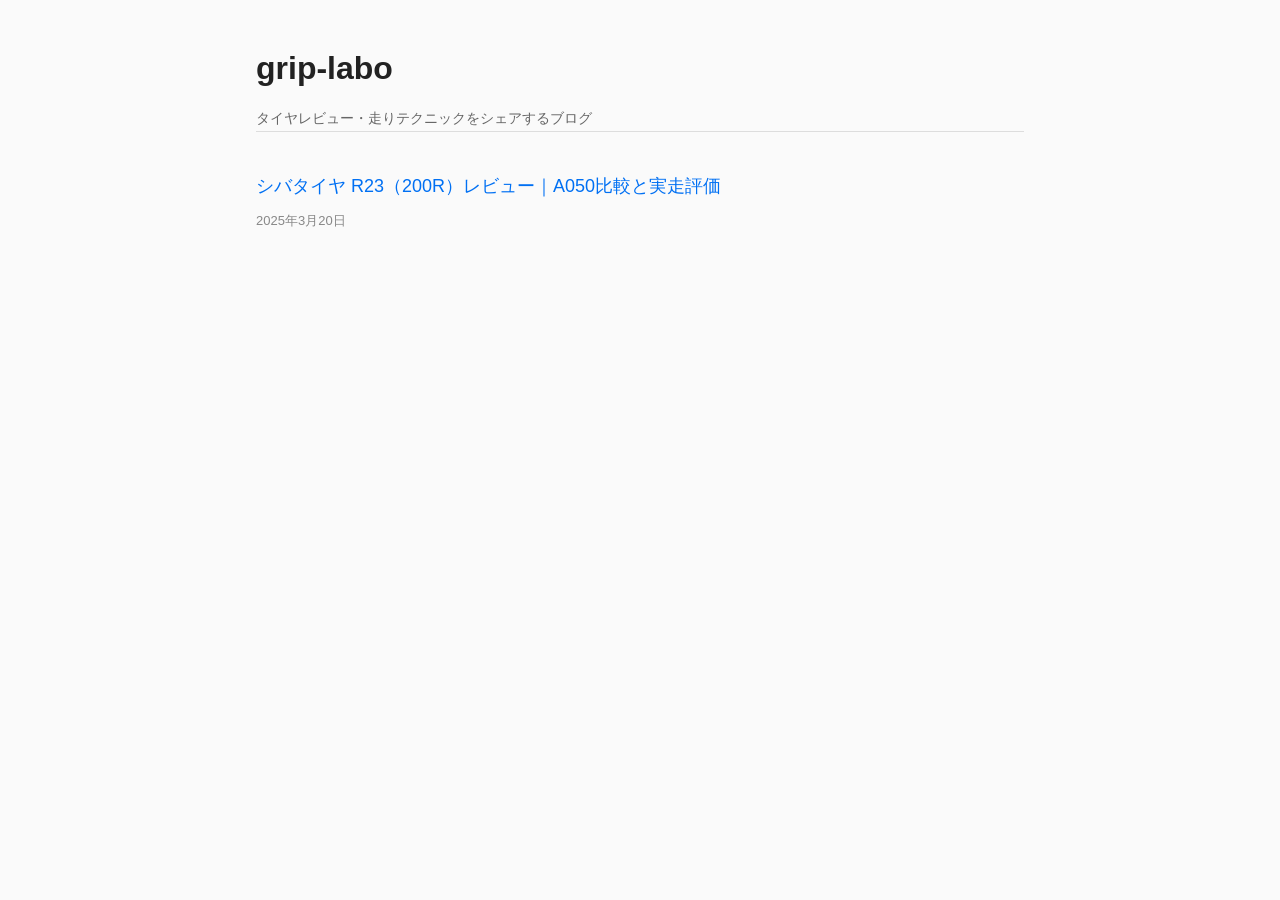
==== index.html @ 20309e44 "update design" ====
<!DOCTYPE html>
<html lang="ja">
<head>
  <meta charset="UTF-8">
  <meta name="viewport" content="width=device-width, initial-scale=1.0">
  <title>grip-labo | タイヤレビューブログ</title>
  <meta name="description" content="S2000やスポーツカーのサーキット走行でのタイヤ選びや実走レビューを掲載しています。">
  <link rel="stylesheet" href="styles.css">
</head>
<body>

<div class="container">
  <header>
    <h1 class="site-title">grip-labo</h1>
    <p class="site-description">タイヤレビュー・走りテクニックをシェアするブログ</p>
  </header>

  <main>
    <ul class="article-list">
      <li class="article-item">
        <a href="shibatire-r23-200r.html" class="article-link">
          シバタイヤ R23（200R）レビュー｜A050比較と実走評価
        </a>
        <div class="article-meta">2025年3月20日</div>
      </li>
    </ul>
  </main>
</div>

</body>
</html>
---- styles.css ----
/* グローバルスタイル */
* {
  margin: 0;
  padding: 0;
  box-sizing: border-box;
}

html {
  font-size: 16px;
}

body {
  font-family: -apple-system, BlinkMacSystemFont, "Segoe UI", "Helvetica Neue", Arial, sans-serif;
  background-color: #fafafa;
  color: #333;
  line-height: 1.8;
}

/* コンテナ */
.container {
  max-width: 800px;
  margin: 0 auto;
  padding: 40px 16px;
}

/* ヘッダー */
header {
  border-bottom: 1px solid #ddd;
  margin-bottom: 40px;
}

.site-title {
  font-size: 32px;
  font-weight: 600;
  margin-bottom: 8px;
  color: #222;
}

.site-description {
  font-size: 14px;
  color: #666;
}

/* リンク */
a {
  color: #0070f3;
  text-decoration: none;
  transition: opacity 0.2s;
}

a:hover {
  opacity: 0.7;
  text-decoration: underline;
}

/* 記事一覧 */
.article-list {
  list-style: none;
}

.article-item {
  margin-bottom: 32px;
  padding-bottom: 24px;
  border-bottom: 1px solid #ddd;
}

.article-item:last-child {
  border-bottom: none;
}

.article-link {
  display: block;
  font-size: 18px;
  font-weight: 500;
  margin-bottom: 8px;
  line-height: 1.6;
}

.article-meta {
  font-size: 13px;
  color: #888;
}

/* 記事ページ */
article {
  background-color: white;
  padding: 40px;
  border-radius: 4px;
}

.article-header {
  margin-bottom: 40px;
  padding-bottom: 24px;
  border-bottom: 1px solid #ddd;
}

.article-title {
  font-size: 28px;
  font-weight: 600;
  margin-bottom: 16px;
  line-height: 1.5;
}

.article-meta-info {
  font-size: 13px;
  color: #888;
}

.article-content {
  font-size: 16px;
}

.article-content h2 {
  font-size: 22px;
  font-weight: 600;
  margin-top: 40px;
  margin-bottom: 16px;
  padding-left: 12px;
  border-left: 4px solid #0070f3;
  color: #222;
}

.article-content h3 {
  font-size: 16px;
  font-weight: 600;
  margin-top: 24px;
  margin-bottom: 12px;
  color: #333;
}

.article-content p {
  margin-bottom: 16px;
}

.article-content strong {
  font-weight: 600;
  color: #222;
}

/* フッター */
.article-footer {
  margin-top: 40px;
  padding-top: 24px;
  border-top: 1px solid #ddd;
}

.back-link {
  display: inline-block;
  font-size: 14px;
  padding: 8px 0;
}

/* レスポンシブ */
@media (max-width: 600px) {
  .container {
    padding: 24px 16px;
  }

  article {
    padding: 24px 16px;
  }

  .article-title {
    font-size: 22px;
  }

  .article-link {
    font-size: 16px;
  }

  .article-content h2 {
    font-size: 19px;
    margin-top: 32px;
  }
}
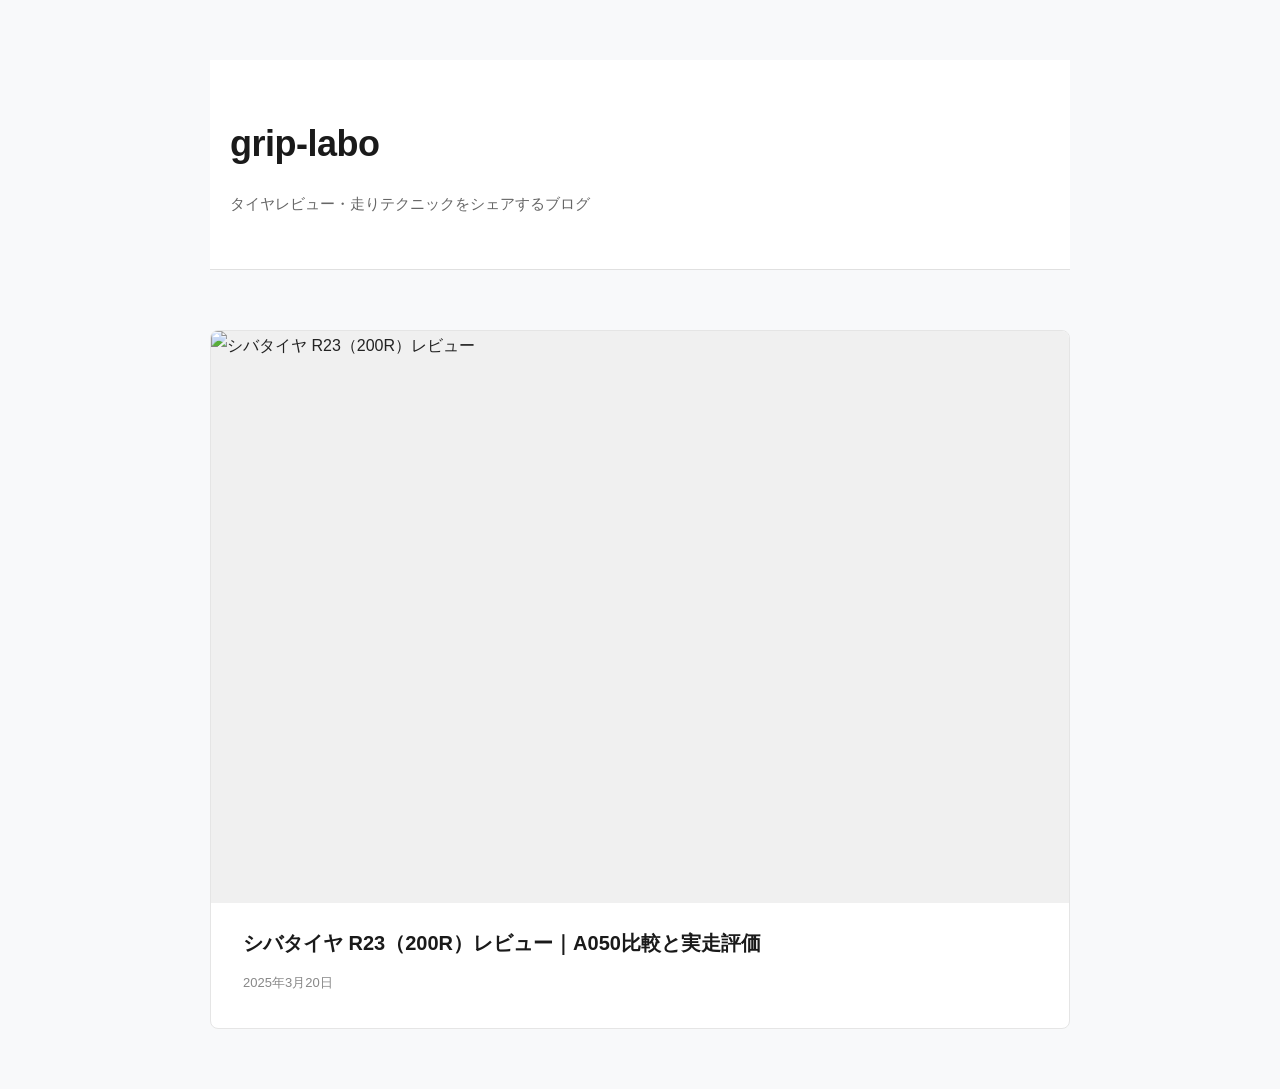
==== commit b08a8141: "update site" ====
--- a/index.html
+++ b/index.html
@@ -18,6 +18,9 @@
   <main>
     <ul class="article-list">
       <li class="article-item">
+        <div class="article-thumbnail">
+          <img src="https://via.placeholder.com/600x400?text=Shibatire+R23+200R" alt="シバタイヤ R23（200R）レビュー">
+        </div>
         <a href="shibatire-r23-200r.html" class="article-link">
           シバタイヤ R23（200R）レビュー｜A050比較と実走評価
         </a>
--- a/styles.css
+++ b/styles.css
@@ -11,165 +11,372 @@
 
 body {
   font-family: -apple-system, BlinkMacSystemFont, "Segoe UI", "Helvetica Neue", Arial, sans-serif;
-  background-color: #fafafa;
-  color: #333;
-  line-height: 1.8;
+  background-color: #f8f9fa;
+  color: #222;
+  line-height: 1.9;
 }
 
 /* コンテナ */
 .container {
-  max-width: 800px;
+  max-width: 900px;
   margin: 0 auto;
-  padding: 40px 16px;
+  padding: 60px 20px;
 }
 
 /* ヘッダー */
 header {
-  border-bottom: 1px solid #ddd;
-  margin-bottom: 40px;
+  background-color: white;
+  border-bottom: 1px solid #e0e0e0;
+  margin-bottom: 60px;
+  padding: 50px 20px;
 }
 
 .site-title {
-  font-size: 32px;
-  font-weight: 600;
-  margin-bottom: 8px;
-  color: #222;
+  font-size: 36px;
+  font-weight: 700;
+  margin-bottom: 12px;
+  color: #1a1a1a;
+  letter-spacing: -0.5px;
 }
 
 .site-description {
-  font-size: 14px;
+  font-size: 15px;
   color: #666;
+  font-weight: 400;
 }
 
 /* リンク */
 a {
-  color: #0070f3;
+  color: #0066cc;
   text-decoration: none;
-  transition: opacity 0.2s;
+  transition: color 0.3s ease, text-decoration 0.3s ease;
 }
 
 a:hover {
-  opacity: 0.7;
+  color: #0050a0;
   text-decoration: underline;
 }
 
 /* 記事一覧 */
 .article-list {
   list-style: none;
+  display: grid;
+  grid-template-columns: 1fr;
+  gap: 24px;
 }
 
 .article-item {
-  margin-bottom: 32px;
-  padding-bottom: 24px;
-  border-bottom: 1px solid #ddd;
-}
-
-.article-item:last-child {
-  border-bottom: none;
+  background-color: white;
+  padding: 32px;
+  border-radius: 8px;
+  border: 1px solid #e5e5e5;
+  transition: transform 0.3s ease, box-shadow 0.3s ease;
+  overflow: hidden;
+}
+
+.article-item:hover {
+  transform: translateY(-4px);
+  box-shadow: 0 8px 24px rgba(0, 0, 0, 0.08);
+}
+
+.article-thumbnail {
+  margin: -32px -32px 24px -32px;
+  overflow: hidden;
+  background-color: #f0f0f0;
+  aspect-ratio: 3 / 2;
+}
+
+.article-thumbnail img {
+  width: 100%;
+  height: 100%;
+  object-fit: cover;
+  display: block;
+  transition: transform 0.3s ease;
+}
+
+.article-item:hover .article-thumbnail img {
+  transform: scale(1.05);
 }
 
 .article-link {
   display: block;
-  font-size: 18px;
-  font-weight: 500;
-  margin-bottom: 8px;
+  font-size: 20px;
+  font-weight: 600;
+  margin-bottom: 12px;
   line-height: 1.6;
+  color: #1a1a1a;
+}
+
+.article-link:hover {
+  color: #0066cc;
 }
 
 .article-meta {
   font-size: 13px;
   color: #888;
+  font-weight: 400;
 }
 
 /* 記事ページ */
 article {
   background-color: white;
-  padding: 40px;
+  padding: 60px;
+  border-radius: 8px;
+  border: 1px solid #e5e5e5;
+}
+
+.article-header {
+  margin-bottom: 48px;
+  padding-bottom: 32px;
+  border-bottom: 2px solid #f0f0f0;
+}
+
+.article-title {
+  font-size: 32px;
+  font-weight: 700;
+  margin-bottom: 20px;
+  line-height: 1.4;
+  color: #1a1a1a;
+}
+
+.article-meta-info {
+  font-size: 14px;
+  color: #999;
+  font-weight: 400;
+}
+
+.article-content {
+  font-size: 17px;
+  line-height: 1.95;
+  color: #333;
+}
+
+.article-content h2 {
+  font-size: 24px;
+  font-weight: 700;
+  margin-top: 48px;
+  margin-bottom: 24px;
+  padding-left: 16px;
+  border-left: 4px solid #0066cc;
+  color: #1a1a1a;
+}
+
+.article-content h3 {
+  font-size: 18px;
+  font-weight: 700;
+  margin-top: 36px;
+  margin-bottom: 20px;
+  padding: 12px 16px;
+  background-color: #f5f7fa;
+  border-left: 4px solid #0066cc;
+  color: #1a1a1a;
+  border-radius: 2px;
+}
+
+.article-content p {
+  margin-bottom: 20px;
+}
+
+.article-content strong {
+  font-weight: 700;
+  color: #0066cc;
+}
+
+/* 結論ボックス */
+.conclusion-box {
+  background-color: #f0f4f8;
+  border-left: 5px solid #0066cc;
+  padding: 24px;
+  margin: 32px 0;
   border-radius: 4px;
-}
-
-.article-header {
-  margin-bottom: 40px;
-  padding-bottom: 24px;
-  border-bottom: 1px solid #ddd;
-}
-
-.article-title {
-  font-size: 28px;
-  font-weight: 600;
-  margin-bottom: 16px;
-  line-height: 1.5;
-}
-
-.article-meta-info {
-  font-size: 13px;
-  color: #888;
-}
-
-.article-content {
-  font-size: 16px;
-}
-
-.article-content h2 {
-  font-size: 22px;
-  font-weight: 600;
-  margin-top: 40px;
+  line-height: 1.9;
+}
+
+.conclusion-box strong {
+  font-weight: 700;
+  color: #1a1a1a;
+}
+
+/* リスト */
+.article-content ul {
+  margin: 24px 0 24px 24px;
+  padding: 0;
+}
+
+.article-content li {
   margin-bottom: 16px;
   padding-left: 12px;
-  border-left: 4px solid #0070f3;
-  color: #222;
-}
-
-.article-content h3 {
-  font-size: 16px;
-  font-weight: 600;
-  margin-top: 24px;
-  margin-bottom: 12px;
+  line-height: 1.85;
   color: #333;
 }
 
-.article-content p {
-  margin-bottom: 16px;
-}
-
-.article-content strong {
-  font-weight: 600;
-  color: #222;
+.article-content li strong {
+  color: #0066cc;
 }
 
 /* フッター */
 .article-footer {
-  margin-top: 40px;
-  padding-top: 24px;
-  border-top: 1px solid #ddd;
+  margin-top: 48px;
+  padding-top: 32px;
+  border-top: 2px solid #f0f0f0;
 }
 
 .back-link {
   display: inline-block;
-  font-size: 14px;
-  padding: 8px 0;
+  font-size: 15px;
+  padding: 12px 0;
+  color: #0066cc;
+  font-weight: 500;
+}
+
+.back-link:hover {
+  color: #0050a0;
 }
 
 /* レスポンシブ */
-@media (max-width: 600px) {
+@media (max-width: 768px) {
   .container {
-    padding: 24px 16px;
+    padding: 40px 16px;
+  }
+
+  header {
+    padding: 40px 16px;
+    margin-bottom: 40px;
+  }
+
+  .site-title {
+    font-size: 28px;
+  }
+
+  article {
+    padding: 32px 20px;
+  }
+
+  .article-header {
+    margin-bottom: 32px;
+    padding-bottom: 24px;
+  }
+
+  .article-title {
+    font-size: 26px;
+    margin-bottom: 16px;
+  }
+
+  .article-link {
+    font-size: 18px;
+  }
+
+  .article-content {
+    font-size: 16px;
+  }
+
+  .article-content h2 {
+    font-size: 21px;
+    margin-top: 40px;
+    margin-bottom: 20px;
+  }
+
+  .article-content h3 {
+    font-size: 17px;
+    margin-top: 28px;
+    margin-bottom: 14px;
+    padding: 12px 14px;
+  }
+
+  .article-content p {
+    margin-bottom: 18px;
+  }
+
+  .conclusion-box {
+    padding: 20px;
+    margin: 28px 0;
+  }
+}
+
+@media (max-width: 480px) {
+  .container {
+    padding: 32px 12px;
+  }
+
+  header {
+    padding: 32px 12px;
+    margin-bottom: 32px;
+  }
+
+  .site-title {
+    font-size: 24px;
+  }
+
+  .site-description {
+    font-size: 14px;
   }
 
   article {
     padding: 24px 16px;
   }
 
+  .article-item {
+    padding: 24px 16px;
+  }
+  .article-thumbnail {
+    margin: -24px -16px 20px -16px;
+  }
+  .article-header {
+    margin-bottom: 28px;
+    padding-bottom: 20px;
+  }
+
   .article-title {
     font-size: 22px;
+    margin-bottom: 14px;
   }
 
   .article-link {
-    font-size: 16px;
+    font-size: 17px;
+  }
+
+  .article-content {
+    font-size: 15px;
+    line-height: 1.85;
   }
 
   .article-content h2 {
     font-size: 19px;
-    margin-top: 32px;
-  }
-}
+    margin-top: 36px;
+    margin-bottom: 18px;
+    padding-left: 12px;
+  }
+
+  .article-content h3 {
+    font-size: 16px;
+    margin-top: 24px;
+    margin-bottom: 12px;
+    padding: 10px 12px;
+  }
+
+  .article-content p {
+    margin-bottom: 16px;
+  }
+
+  .conclusion-box {
+    padding: 18px;
+    margin: 24px 0;
+  }
+
+  .article-content ul {
+    margin: 20px 0 20px 20px;
+  }
+
+  .article-content li {
+    margin-bottom: 12px;
+  }
+
+  .article-footer {
+    margin-top: 36px;
+    padding-top: 24px;
+  }
+
+  .back-link {
+    font-size: 14px;
+  }
+}
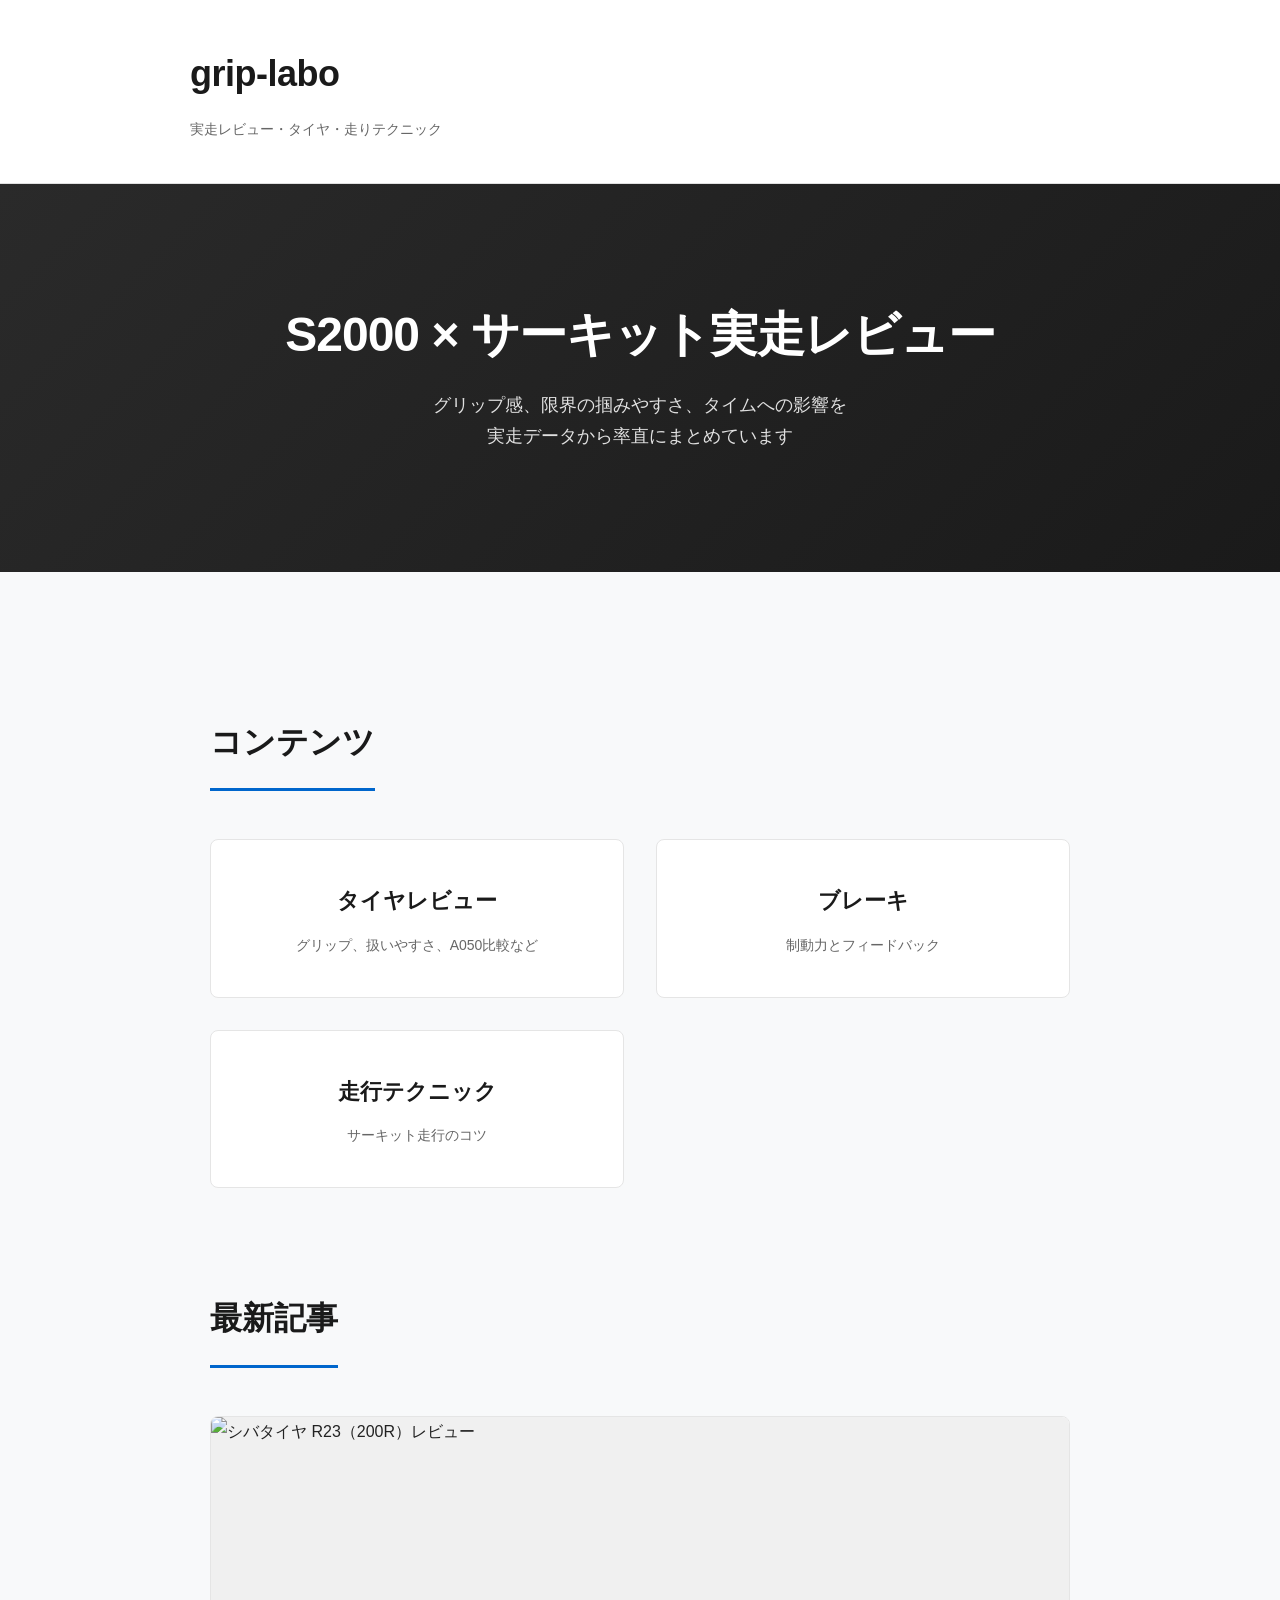
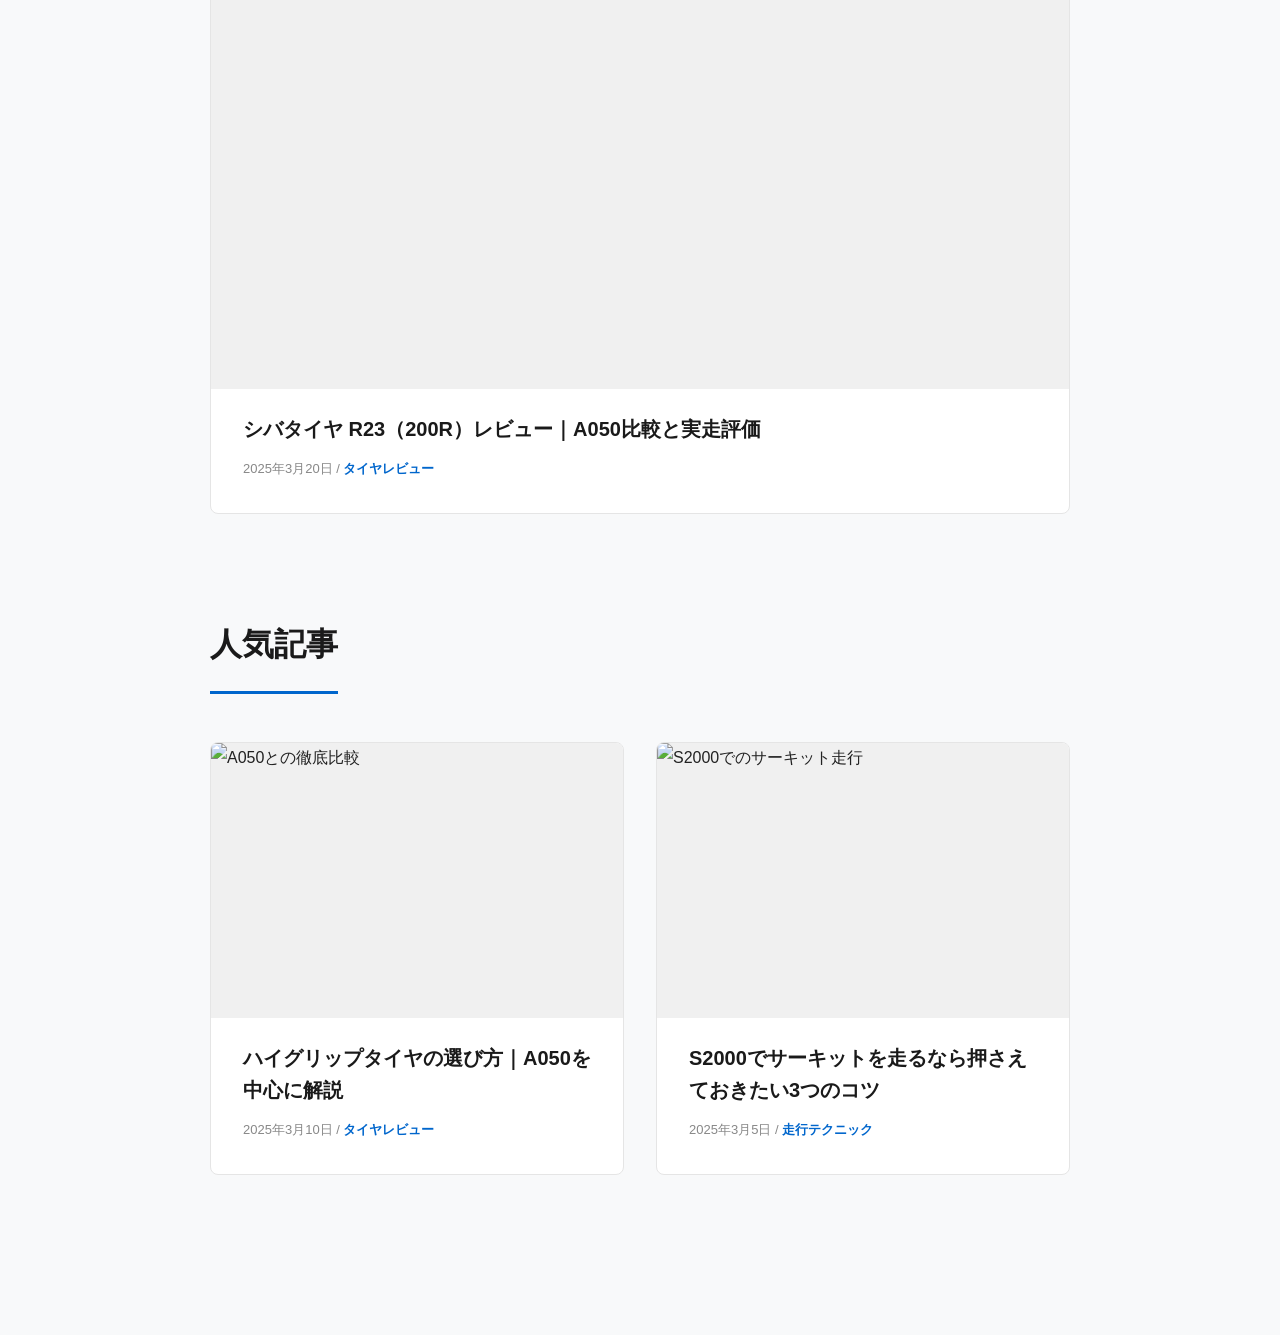
==== commit 221810bc: "update site" ====
--- a/index.html
+++ b/index.html
@@ -3,20 +3,52 @@
 <head>
   <meta charset="UTF-8">
   <meta name="viewport" content="width=device-width, initial-scale=1.0">
-  <title>grip-labo | タイヤレビューブログ</title>
-  <meta name="description" content="S2000やスポーツカーのサーキット走行でのタイヤ選びや実走レビューを掲載しています。">
+  <title>grip-labo | S2000 × サーキット実走レビュー</title>
+  <meta name="description" content="S2000やスポーツカーのサーキット走行での実体験レビュー。タイヤ、ブレーキ、走りテクニックなど、実走データと感覚をシェアします。">
   <link rel="stylesheet" href="styles.css">
 </head>
 <body>
 
+<header class="global-header">
+  <div class="header-content">
+    <h1 class="site-title">grip-labo</h1>
+    <p class="site-description">実走レビュー・タイヤ・走りテクニック</p>
+  </div>
+</header>
+
+<!-- ヒーローエリア -->
+<section class="hero">
+  <div class="hero-content">
+    <h2 class="hero-title">S2000 × サーキット実走レビュー</h2>
+    <p class="hero-description">グリップ感、限界の掴みやすさ、タイムへの影響を<br>実走データから率直にまとめています</p>
+  </div>
+</section>
+
 <div class="container">
-  <header>
-    <h1 class="site-title">grip-labo</h1>
-    <p class="site-description">タイヤレビュー・走りテクニックをシェアするブログ</p>
-  </header>
+  
+  <!-- カテゴリセクション -->
+  <section class="section categories-section">
+    <h2 class="section-title">コンテンツ</h2>
+    <div class="category-cards">
+      <a href="#" class="category-card">
+        <h3>タイヤレビュー</h3>
+        <p>グリップ、扱いやすさ、A050比較など</p>
+      </a>
+      <a href="#" class="category-card">
+        <h3>ブレーキ</h3>
+        <p>制動力とフィードバック</p>
+      </a>
+      <a href="#" class="category-card">
+        <h3>走行テクニック</h3>
+        <p>サーキット走行のコツ</p>
+      </a>
+    </div>
+  </section>
 
-  <main>
-    <ul class="article-list">
+  <!-- 最新記事セクション -->
+  <section class="section latest-section">
+    <h2 class="section-title">最新記事</h2>
+    <ul class="article-list article-list-top">
       <li class="article-item">
         <div class="article-thumbnail">
           <img src="https://via.placeholder.com/600x400?text=Shibatire+R23+200R" alt="シバタイヤ R23（200R）レビュー">
@@ -24,10 +56,36 @@
         <a href="shibatire-r23-200r.html" class="article-link">
           シバタイヤ R23（200R）レビュー｜A050比較と実走評価
         </a>
-        <div class="article-meta">2025年3月20日</div>
+        <div class="article-meta">2025年3月20日 / <span class="article-category">タイヤレビュー</span></div>
       </li>
     </ul>
-  </main>
+  </section>
+
+  <!-- 人気記事セクション -->
+  <section class="section popular-section">
+    <h2 class="section-title">人気記事</h2>
+    <ul class="article-list article-list-top">
+      <li class="article-item">
+        <div class="article-thumbnail">
+          <img src="https://via.placeholder.com/600x400?text=A050+vs+R23" alt="A050との徹底比較">
+        </div>
+        <a href="#" class="article-link">
+          ハイグリップタイヤの選び方｜A050を中心に解説
+        </a>
+        <div class="article-meta">2025年3月10日 / <span class="article-category">タイヤレビュー</span></div>
+      </li>
+      <li class="article-item">
+        <div class="article-thumbnail">
+          <img src="https://via.placeholder.com/600x400?text=S2000+Tips" alt="S2000でのサーキット走行">
+        </div>
+        <a href="#" class="article-link">
+          S2000でサーキットを走るなら押さえておきたい3つのコツ
+        </a>
+        <div class="article-meta">2025年3月5日 / <span class="article-category">走行テクニック</span></div>
+      </li>
+    </ul>
+  </section>
+
 </div>
 
 </body>
--- a/styles.css
+++ b/styles.css
@@ -24,24 +24,58 @@
 }
 
 /* ヘッダー */
-header {
+.global-header {
   background-color: white;
   border-bottom: 1px solid #e0e0e0;
-  margin-bottom: 60px;
-  padding: 50px 20px;
+  padding: 40px 20px;
+  margin-bottom: 0;
+}
+
+.header-content {
+  max-width: 900px;
+  margin: 0 auto;
 }
 
 .site-title {
   font-size: 36px;
   font-weight: 700;
-  margin-bottom: 12px;
+  margin-bottom: 8px;
   color: #1a1a1a;
   letter-spacing: -0.5px;
 }
 
 .site-description {
-  font-size: 15px;
+  font-size: 14px;
   color: #666;
+  font-weight: 400;
+}
+
+/* ヒーローエリア */
+.hero {
+  background: linear-gradient(135deg, #2a2a2a 0%, #1a1a1a 100%);
+  padding: 120px 20px;
+  margin-bottom: 80px;
+  color: white;
+  text-align: center;
+}
+
+.hero-content {
+  max-width: 900px;
+  margin: 0 auto;
+}
+
+.hero-title {
+  font-size: 48px;
+  font-weight: 700;
+  margin-bottom: 24px;
+  line-height: 1.3;
+  letter-spacing: -1px;
+}
+
+.hero-description {
+  font-size: 18px;
+  color: #e0e0e0;
+  line-height: 1.7;
   font-weight: 400;
 }
 
@@ -55,6 +89,57 @@
 a:hover {
   color: #0050a0;
   text-decoration: underline;
+}
+
+/* セクション共通 */
+.section {
+  margin-bottom: 100px;
+}
+
+.section-title {
+  font-size: 32px;
+  font-weight: 700;
+  margin-bottom: 48px;
+  color: #1a1a1a;
+  padding-bottom: 16px;
+  border-bottom: 3px solid #0066cc;
+  display: inline-block;
+}
+
+/* カテゴリカード */
+.category-cards {
+  display: grid;
+  grid-template-columns: repeat(auto-fit, minmax(280px, 1fr));
+  gap: 32px;
+  margin-bottom: 20px;
+}
+
+.category-card {
+  background-color: white;
+  padding: 40px;
+  border-radius: 8px;
+  border: 1px solid #e5e5e5;
+  transition: transform 0.3s ease, box-shadow 0.3s ease;
+  display: block;
+  text-align: center;
+}
+
+.category-card:hover {
+  transform: translateY(-8px);
+  box-shadow: 0 12px 32px rgba(0, 0, 0, 0.1);
+}
+
+.category-card h3 {
+  font-size: 22px;
+  font-weight: 700;
+  margin-bottom: 12px;
+  color: #1a1a1a;
+}
+
+.category-card p {
+  font-size: 14px;
+  color: #666;
+  line-height: 1.6;
 }
 
 /* 記事一覧 */
@@ -63,6 +148,12 @@
   display: grid;
   grid-template-columns: 1fr;
   gap: 24px;
+}
+
+.article-list-top {
+  display: grid;
+  grid-template-columns: repeat(auto-fit, minmax(300px, 1fr));
+  gap: 32px;
 }
 
 .article-item {
@@ -115,6 +206,11 @@
   font-size: 13px;
   color: #888;
   font-weight: 400;
+}
+
+.article-category {
+  color: #0066cc;
+  font-weight: 600;
 }
 
 /* 記事ページ */
@@ -235,6 +331,55 @@
 
 /* レスポンシブ */
 @media (max-width: 768px) {
+  .global-header {
+    padding: 32px 16px;
+  }
+
+  .site-title {
+    font-size: 28px;
+  }
+
+  .site-description {
+    font-size: 13px;
+  }
+
+  .hero {
+    padding: 80px 20px;
+    margin-bottom: 60px;
+  }
+
+  .hero-title {
+    font-size: 36px;
+    margin-bottom: 20px;
+  }
+
+  .hero-description {
+    font-size: 16px;
+  }
+
+  .section {
+    margin-bottom: 80px;
+  }
+
+  .section-title {
+    font-size: 28px;
+    margin-bottom: 36px;
+  }
+
+  .category-cards {
+    grid-template-columns: 1fr;
+    gap: 20px;
+  }
+
+  .category-card {
+    padding: 32px;
+  }
+
+  .article-list-top {
+    grid-template-columns: 1fr;
+    gap: 24px;
+  }
+
   .container {
     padding: 40px 16px;
   }
@@ -244,12 +389,16 @@
     margin-bottom: 40px;
   }
 
-  .site-title {
-    font-size: 28px;
-  }
-
   article {
     padding: 32px 20px;
+  }
+
+  .article-item {
+    padding: 24px 16px;
+  }
+
+  .article-thumbnail {
+    margin: -24px -16px 20px -16px;
   }
 
   .article-header {
@@ -294,6 +443,63 @@
 }
 
 @media (max-width: 480px) {
+  .global-header {
+    padding: 24px 12px;
+  }
+
+  .site-title {
+    font-size: 24px;
+  }
+
+  .site-description {
+    font-size: 13px;
+  }
+
+  .hero {
+    padding: 60px 16px;
+    margin-bottom: 48px;
+  }
+
+  .hero-title {
+    font-size: 28px;
+    margin-bottom: 16px;
+  }
+
+  .hero-description {
+    font-size: 14px;
+  }
+
+  .section {
+    margin-bottom: 60px;
+  }
+
+  .section-title {
+    font-size: 24px;
+    margin-bottom: 28px;
+  }
+
+  .category-cards {
+    grid-template-columns: 1fr;
+    gap: 16px;
+  }
+
+  .category-card {
+    padding: 24px;
+  }
+
+  .category-card h3 {
+    font-size: 18px;
+  }
+
+  .category-card p {
+    font-size: 13px;
+  }
+
+  .article-list-top {
+    grid-template-columns: 1fr;
+    gap: 20px;
+  }
+
   .container {
     padding: 32px 12px;
   }
@@ -303,14 +509,6 @@
     margin-bottom: 32px;
   }
 
-  .site-title {
-    font-size: 24px;
-  }
-
-  .site-description {
-    font-size: 14px;
-  }
-
   article {
     padding: 24px 16px;
   }
@@ -318,9 +516,11 @@
   .article-item {
     padding: 24px 16px;
   }
+
   .article-thumbnail {
     margin: -24px -16px 20px -16px;
   }
+
   .article-header {
     margin-bottom: 28px;
     padding-bottom: 20px;
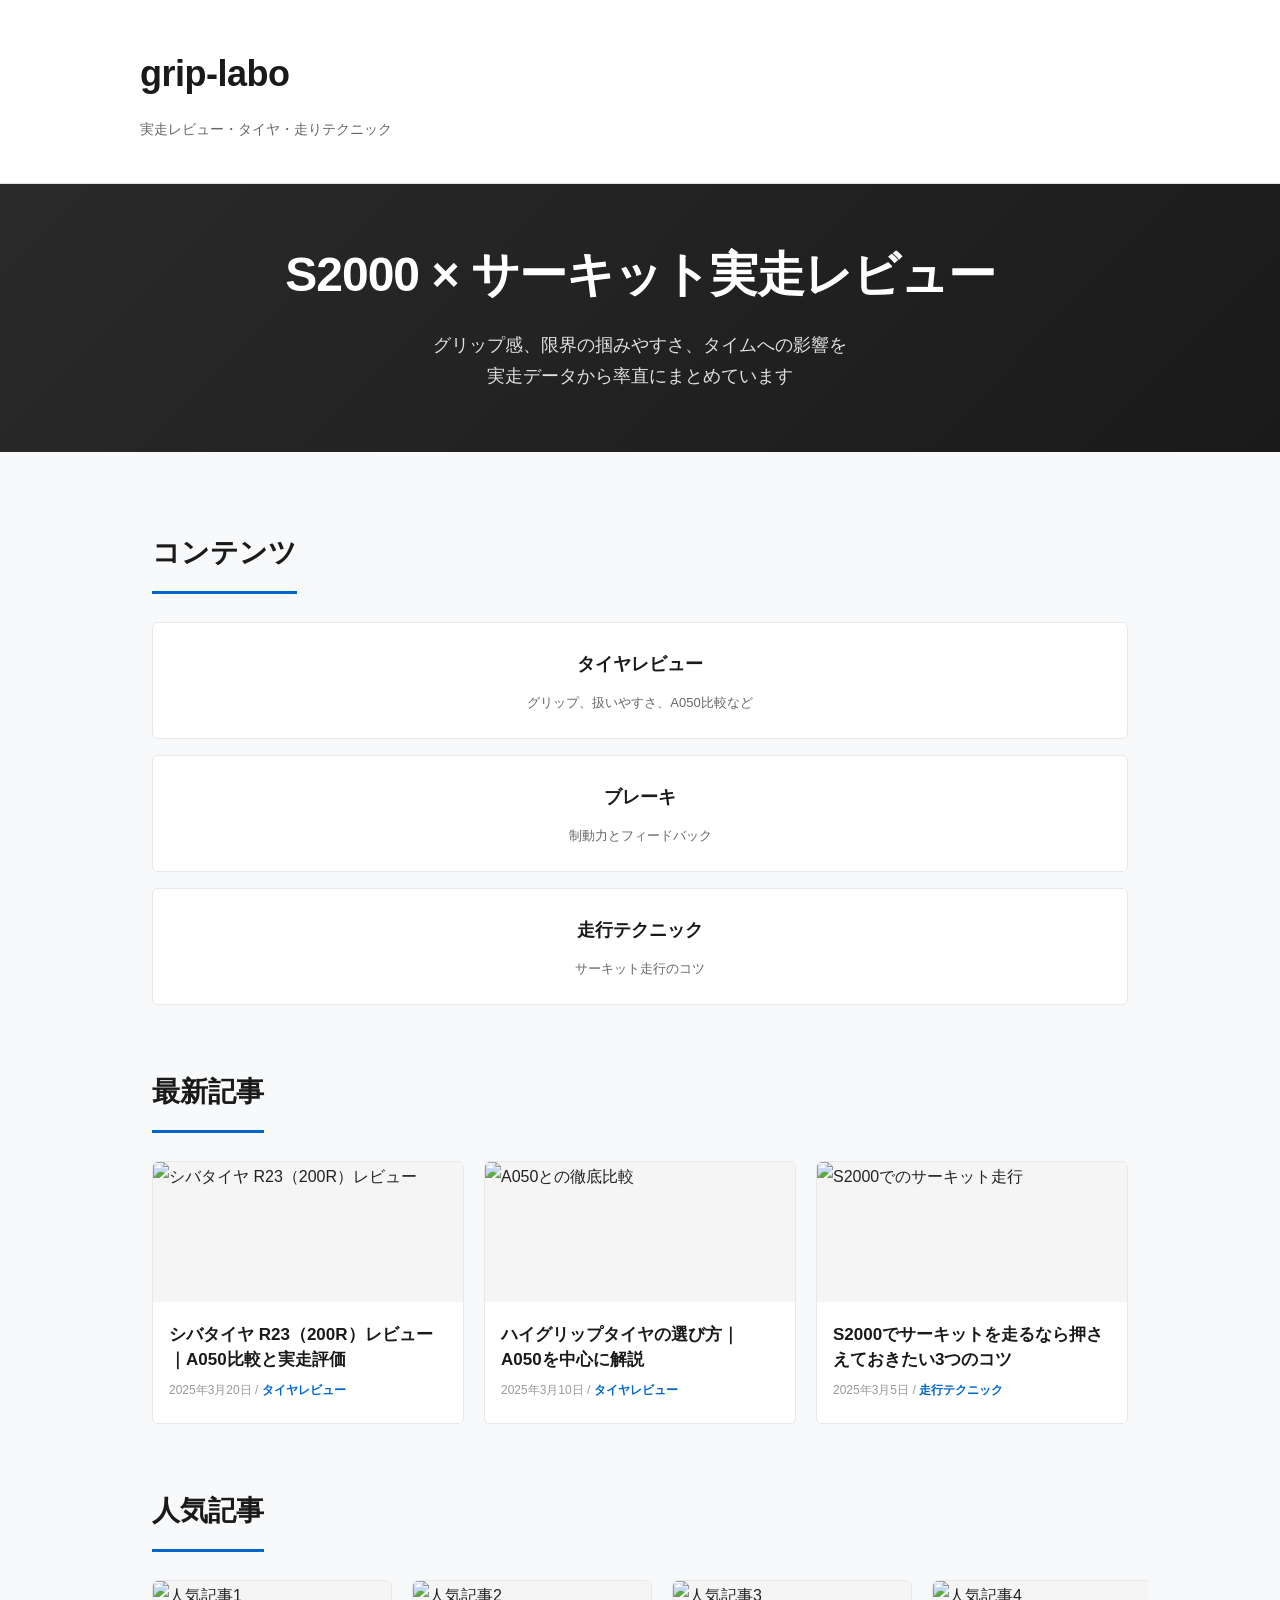
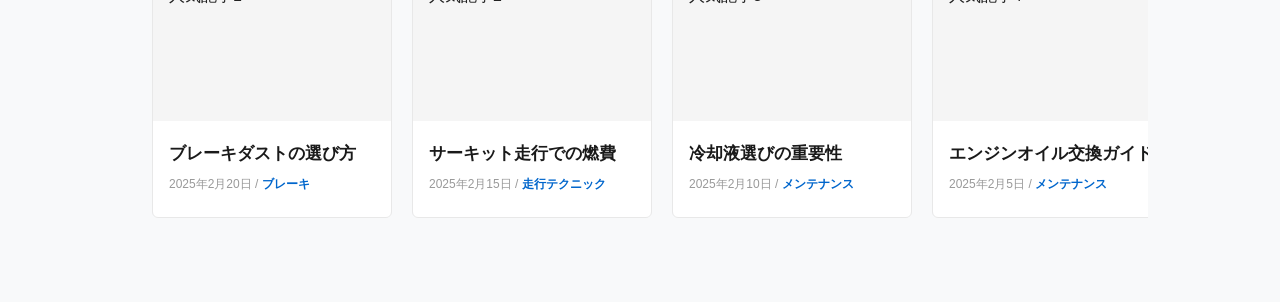
==== commit bf6c7542: "update site" ====
--- a/index.html
+++ b/index.html
@@ -48,7 +48,7 @@
   <!-- 最新記事セクション -->
   <section class="section latest-section">
     <h2 class="section-title">最新記事</h2>
-    <ul class="article-list article-list-top">
+    <ul class="article-list article-list-grid">
       <li class="article-item">
         <div class="article-thumbnail">
           <img src="https://via.placeholder.com/600x400?text=Shibatire+R23+200R" alt="シバタイヤ R23（200R）レビュー">
@@ -58,13 +58,6 @@
         </a>
         <div class="article-meta">2025年3月20日 / <span class="article-category">タイヤレビュー</span></div>
       </li>
-    </ul>
-  </section>
-
-  <!-- 人気記事セクション -->
-  <section class="section popular-section">
-    <h2 class="section-title">人気記事</h2>
-    <ul class="article-list article-list-top">
       <li class="article-item">
         <div class="article-thumbnail">
           <img src="https://via.placeholder.com/600x400?text=A050+vs+R23" alt="A050との徹底比較">
@@ -86,6 +79,60 @@
     </ul>
   </section>
 
+  <!-- 人気記事セクション（カルーセル） -->
+  <section class="section popular-section">
+    <h2 class="section-title">人気記事</h2>
+    <div class="carousel-container">
+      <ul class="article-list article-list-carousel">
+        <li class="article-item article-item-carousel">
+          <div class="article-thumbnail">
+            <img src="https://via.placeholder.com/600x400?text=Popular+1" alt="人気記事1">
+          </div>
+          <a href="#" class="article-link">
+            ブレーキダストの選び方
+          </a>
+          <div class="article-meta">2025年2月20日 / <span class="article-category">ブレーキ</span></div>
+        </li>
+        <li class="article-item article-item-carousel">
+          <div class="article-thumbnail">
+            <img src="https://via.placeholder.com/600x400?text=Popular+2" alt="人気記事2">
+          </div>
+          <a href="#" class="article-link">
+            サーキット走行での燃費
+          </a>
+          <div class="article-meta">2025年2月15日 / <span class="article-category">走行テクニック</span></div>
+        </li>
+        <li class="article-item article-item-carousel">
+          <div class="article-thumbnail">
+            <img src="https://via.placeholder.com/600x400?text=Popular+3" alt="人気記事3">
+          </div>
+          <a href="#" class="article-link">
+            冷却液選びの重要性
+          </a>
+          <div class="article-meta">2025年2月10日 / <span class="article-category">メンテナンス</span></div>
+        </li>
+        <li class="article-item article-item-carousel">
+          <div class="article-thumbnail">
+            <img src="https://via.placeholder.com/600x400?text=Popular+4" alt="人気記事4">
+          </div>
+          <a href="#" class="article-link">
+            エンジンオイル交換ガイド
+          </a>
+          <div class="article-meta">2025年2月5日 / <span class="article-category">メンテナンス</span></div>
+        </li>
+        <li class="article-item article-item-carousel">
+          <div class="article-thumbnail">
+            <img src="https://via.placeholder.com/600x400?text=Popular+5" alt="人気記事5">
+          </div>
+          <a href="#" class="article-link">
+            サスペンション調整の基本
+          </a>
+          <div class="article-meta">2025年2月1日 / <span class="article-category">チューニング</span></div>
+        </li>
+      </ul>
+    </div>
+  </section>
+
 </div>
 
 </body>
--- a/styles.css
+++ b/styles.css
@@ -18,9 +18,9 @@
 
 /* コンテナ */
 .container {
-  max-width: 900px;
+  max-width: 1000px;
   margin: 0 auto;
-  padding: 60px 20px;
+  padding: 40px 20px;
 }
 
 /* ヘッダー */
@@ -32,7 +32,7 @@
 }
 
 .header-content {
-  max-width: 900px;
+  max-width: 1000px;
   margin: 0 auto;
 }
 
@@ -53,14 +53,14 @@
 /* ヒーローエリア */
 .hero {
   background: linear-gradient(135deg, #2a2a2a 0%, #1a1a1a 100%);
-  padding: 120px 20px;
-  margin-bottom: 80px;
+  padding: 60px 20px;
+  margin-bottom: 50px;
   color: white;
   text-align: center;
 }
 
 .hero-content {
-  max-width: 900px;
+  max-width: 1000px;
   margin: 0 auto;
 }
 
@@ -93,15 +93,15 @@
 
 /* セクション共通 */
 .section {
-  margin-bottom: 100px;
+  margin-bottom: 60px;
 }
 
 .section-title {
-  font-size: 32px;
-  font-weight: 700;
-  margin-bottom: 48px;
-  color: #1a1a1a;
-  padding-bottom: 16px;
+  font-size: 28px;
+  font-weight: 700;
+  margin-bottom: 28px;
+  color: #1a1a1a;
+  padding-bottom: 12px;
   border-bottom: 3px solid #0066cc;
   display: inline-block;
 }
@@ -110,15 +110,15 @@
 .category-cards {
   display: grid;
   grid-template-columns: repeat(auto-fit, minmax(280px, 1fr));
-  gap: 32px;
-  margin-bottom: 20px;
+  gap: 24px;
+  margin-bottom: 0;
 }
 
 .category-card {
   background-color: white;
-  padding: 40px;
-  border-radius: 8px;
-  border: 1px solid #e5e5e5;
+  padding: 32px 28px;
+  border-radius: 6px;
+  border: 1px solid #e8e8e8;
   transition: transform 0.3s ease, box-shadow 0.3s ease;
   display: block;
   text-align: center;
@@ -152,15 +152,58 @@
 
 .article-list-top {
   display: grid;
-  grid-template-columns: repeat(auto-fit, minmax(300px, 1fr));
-  gap: 32px;
+  grid-template-columns: repeat(2, 1fr);
+  gap: 24px;
+}
+
+.article-list-grid {
+  display: grid;
+  grid-template-columns: repeat(3, 1fr);
+  gap: 20px;
+}
+
+/* カルーセル（横スクロール） */
+.carousel-container {
+  overflow-x: auto;
+  overflow-y: hidden;
+  -webkit-overflow-scrolling: touch;
+  scrollbar-width: thin;
+  scrollbar-color: #ccc #f5f5f5;
+  margin: 0 -20px;
+  padding: 0 20px;
+}
+
+.carousel-container::-webkit-scrollbar {
+  height: 6px;
+}
+
+.carousel-container::-webkit-scrollbar-track {
+  background: #f5f5f5;
+}
+
+.carousel-container::-webkit-scrollbar-thumb {
+  background: #ccc;
+  border-radius: 3px;
+}
+
+.article-list-carousel {
+  display: flex;
+  gap: 20px;
+  list-style: none;
+  padding: 0;
+  margin: 0;
+}
+
+.article-item-carousel {
+  flex: 0 0 calc(20% - 16px);
+  min-width: 240px;
 }
 
 .article-item {
   background-color: white;
-  padding: 32px;
-  border-radius: 8px;
-  border: 1px solid #e5e5e5;
+  padding: 20px;
+  border-radius: 6px;
+  border: 1px solid #e8e8e8;
   transition: transform 0.3s ease, box-shadow 0.3s ease;
   overflow: hidden;
 }
@@ -171,10 +214,13 @@
 }
 
 .article-thumbnail {
-  margin: -32px -32px 24px -32px;
+  margin: -20px -20px 16px -20px;
   overflow: hidden;
-  background-color: #f0f0f0;
-  aspect-ratio: 3 / 2;
+  background-color: #f5f5f5;
+  height: 140px;
+  display: flex;
+  align-items: center;
+  justify-content: center;
 }
 
 .article-thumbnail img {
@@ -191,10 +237,10 @@
 
 .article-link {
   display: block;
-  font-size: 20px;
+  font-size: 16px;
   font-weight: 600;
-  margin-bottom: 12px;
-  line-height: 1.6;
+  margin-bottom: 8px;
+  line-height: 1.5;
   color: #1a1a1a;
 }
 
@@ -203,9 +249,10 @@
 }
 
 .article-meta {
-  font-size: 13px;
-  color: #888;
+  font-size: 12px;
+  color: #999;
   font-weight: 400;
+  line-height: 1.5;
 }
 
 .article-category {
@@ -344,8 +391,8 @@
   }
 
   .hero {
-    padding: 80px 20px;
-    margin-bottom: 60px;
+    padding: 50px 20px;
+    margin-bottom: 40px;
   }
 
   .hero-title {
@@ -353,17 +400,13 @@
     margin-bottom: 20px;
   }
 
-  .hero-description {
-    font-size: 16px;
-  }
-
   .section {
-    margin-bottom: 80px;
+    margin-bottom: 50px;
   }
 
   .section-title {
-    font-size: 28px;
-    margin-bottom: 36px;
+    font-size: 26px;
+    margin-bottom: 24px;
   }
 
   .category-cards {
@@ -372,7 +415,16 @@
   }
 
   .category-card {
-    padding: 32px;
+    padding: 28px 24px;
+  }
+
+  .article-list-grid {
+    grid-template-columns: repeat(2, 1fr);
+    gap: 18px;
+  }
+
+  .article-thumbnail {
+    height: 130px;
   }
 
   .article-list-top {
@@ -456,8 +508,8 @@
   }
 
   .hero {
-    padding: 60px 16px;
-    margin-bottom: 48px;
+    padding: 40px 16px;
+    margin-bottom: 35px;
   }
 
   .hero-title {
@@ -465,17 +517,28 @@
     margin-bottom: 16px;
   }
 
-  .hero-description {
-    font-size: 14px;
-  }
-
   .section {
-    margin-bottom: 60px;
+    margin-bottom: 45px;
   }
 
   .section-title {
     font-size: 24px;
-    margin-bottom: 28px;
+    margin-bottom: 20px;
+  }
+
+  .category-card {
+    padding: 24px 20px;
+  }
+
+  .article-list-grid {
+    grid-template-columns: 1fr;
+    gap: 16px;
+  }
+
+  .article-item-carousel {
+    flex: 0 0 calc(80% - 16px);
+    min-width: 200px;
+  }
   }
 
   .category-cards {
@@ -501,7 +564,7 @@
   }
 
   .container {
-    padding: 32px 12px;
+    padding: 24px 12px;
   }
 
   header {
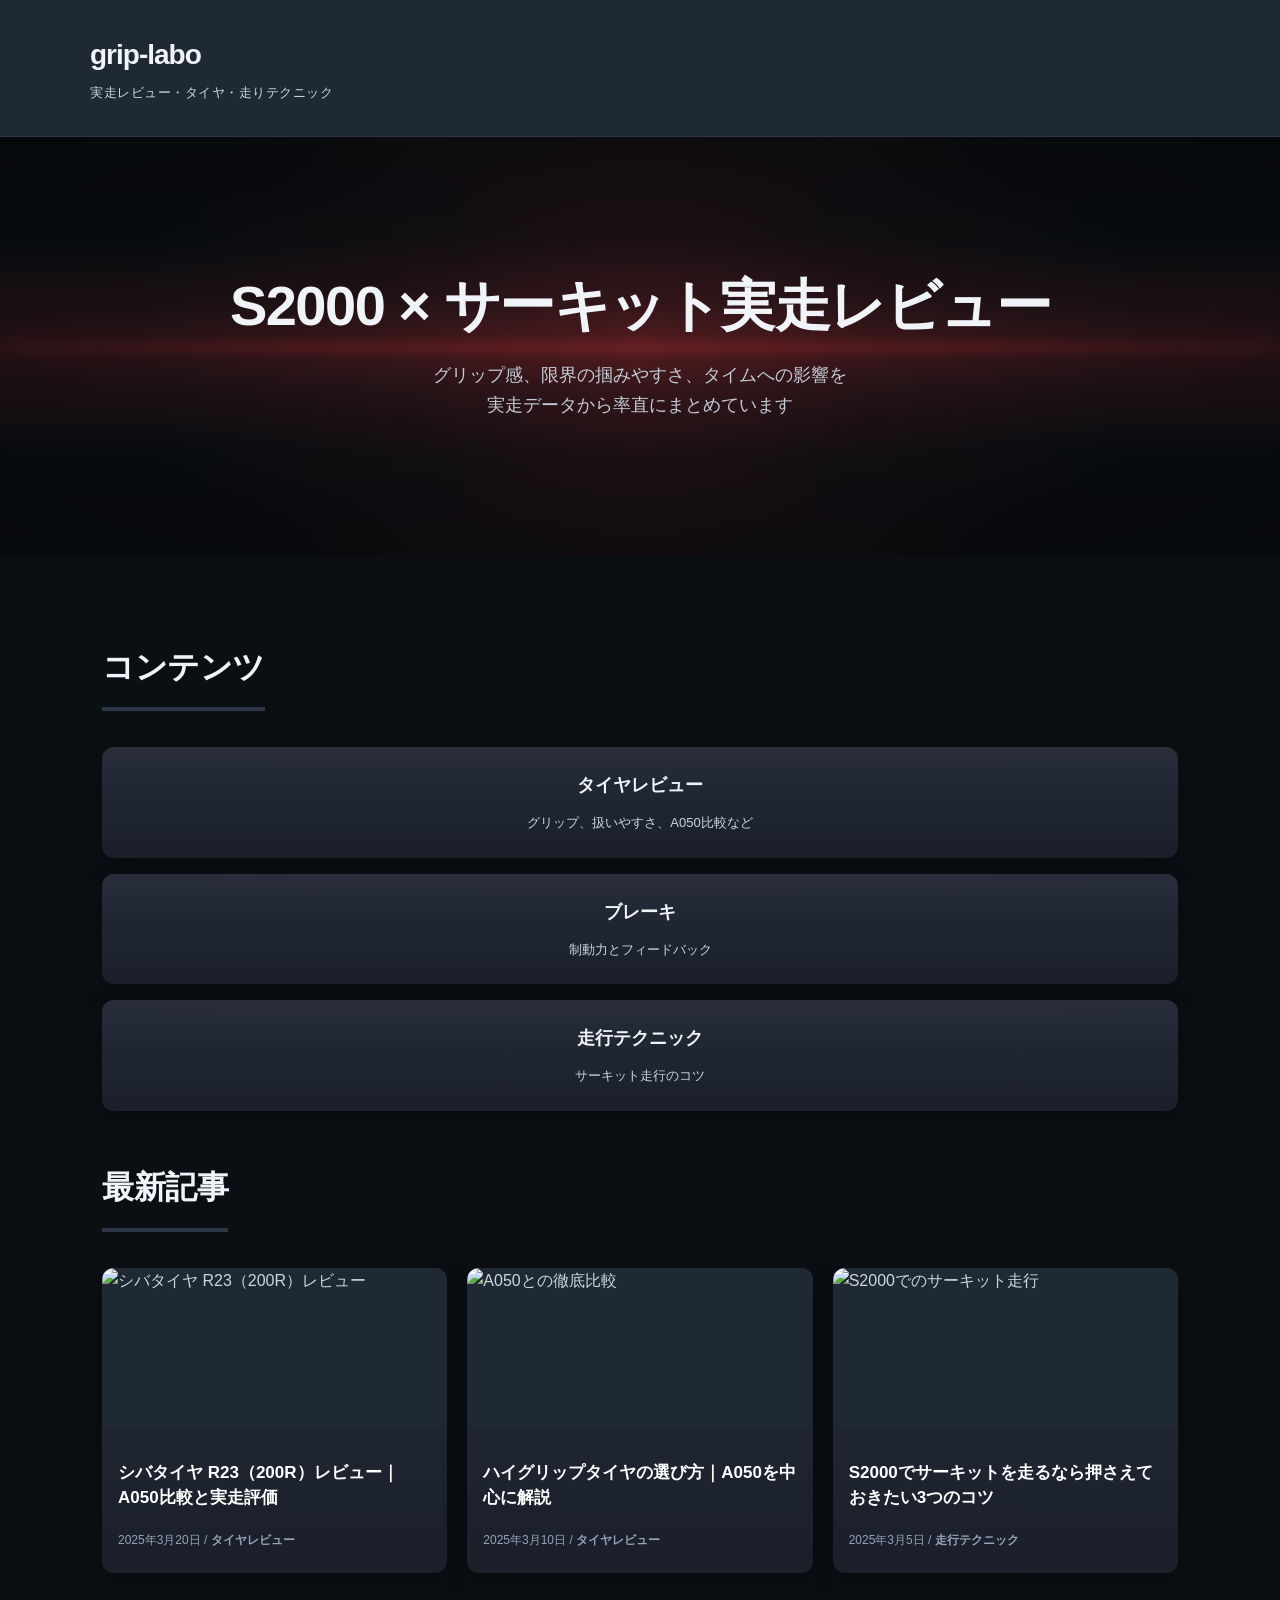
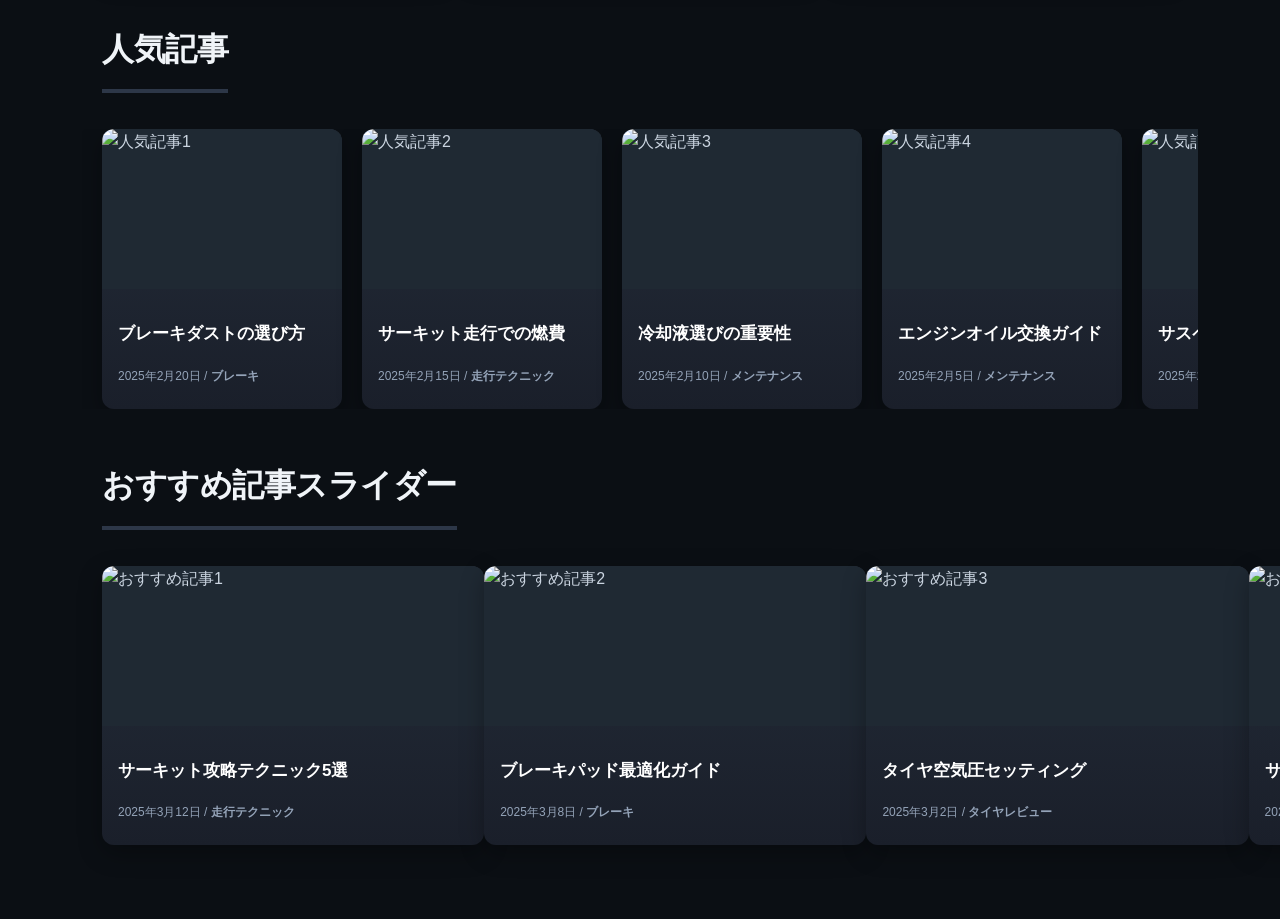
==== commit 0e5332ee: "update site" ====
--- a/index.html
+++ b/index.html
@@ -133,6 +133,57 @@
     </div>
   </section>
 
+  <!-- スライダーセクション -->
+  <section class="section slider-section">
+    <h2 class="section-title">おすすめ記事スライダー</h2>
+    <div class="slider">
+      <div class="slider-track">
+        <article class="article-item article-item-carousel">
+          <div class="article-thumbnail"><img src="https://via.placeholder.com/600x400?text=Slider+1" alt="おすすめ記事1"></div>
+          <a href="#" class="article-link">サーキット攻略テクニック5選</a>
+          <div class="article-meta">2025年3月12日 / <span class="article-category">走行テクニック</span></div>
+        </article>
+        <article class="article-item article-item-carousel">
+          <div class="article-thumbnail"><img src="https://via.placeholder.com/600x400?text=Slider+2" alt="おすすめ記事2"></div>
+          <a href="#" class="article-link">ブレーキパッド最適化ガイド</a>
+          <div class="article-meta">2025年3月8日 / <span class="article-category">ブレーキ</span></div>
+        </article>
+        <article class="article-item article-item-carousel">
+          <div class="article-thumbnail"><img src="https://via.placeholder.com/600x400?text=Slider+3" alt="おすすめ記事3"></div>
+          <a href="#" class="article-link">タイヤ空気圧セッティング</a>
+          <div class="article-meta">2025年3月2日 / <span class="article-category">タイヤレビュー</span></div>
+        </article>
+        <article class="article-item article-item-carousel">
+          <div class="article-thumbnail"><img src="https://via.placeholder.com/600x400?text=Slider+4" alt="おすすめ記事4"></div>
+          <a href="#" class="article-link">サスペンション調整のコツ</a>
+          <div class="article-meta">2025年2月27日 / <span class="article-category">チューニング</span></div>
+        </article>
+
+        <!-- コピー（ループ用） -->
+        <article class="article-item article-item-carousel">
+          <div class="article-thumbnail"><img src="https://via.placeholder.com/600x400?text=Slider+1" alt="おすすめ記事1"></div>
+          <a href="#" class="article-link">サーキット攻略テクニック5選</a>
+          <div class="article-meta">2025年3月12日 / <span class="article-category">走行テクニック</span></div>
+        </article>
+        <article class="article-item article-item-carousel">
+          <div class="article-thumbnail"><img src="https://via.placeholder.com/600x400?text=Slider+2" alt="おすすめ記事2"></div>
+          <a href="#" class="article-link">ブレーキパッド最適化ガイド</a>
+          <div class="article-meta">2025年3月8日 / <span class="article-category">ブレーキ</span></div>
+        </article>
+        <article class="article-item article-item-carousel">
+          <div class="article-thumbnail"><img src="https://via.placeholder.com/600x400?text=Slider+3" alt="おすすめ記事3"></div>
+          <a href="#" class="article-link">タイヤ空気圧セッティング</a>
+          <div class="article-meta">2025年3月2日 / <span class="article-category">タイヤレビュー</span></div>
+        </article>
+        <article class="article-item article-item-carousel">
+          <div class="article-thumbnail"><img src="https://via.placeholder.com/600x400?text=Slider+4" alt="おすすめ記事4"></div>
+          <a href="#" class="article-link">サスペンション調整のコツ</a>
+          <div class="article-meta">2025年2月27日 / <span class="article-category">チューニング</span></div>
+        </article>
+      </div>
+    </div>
+  </section>
+
 </div>
 
 </body>
--- a/styles.css
+++ b/styles.css
@@ -11,99 +11,151 @@
 
 body {
   font-family: -apple-system, BlinkMacSystemFont, "Segoe UI", "Helvetica Neue", Arial, sans-serif;
-  background-color: #f8f9fa;
-  color: #222;
-  line-height: 1.9;
+  background-color: #0b0f14;
+  color: #cbd5e1;
+  line-height: 1.65;
 }
 
 /* コンテナ */
 .container {
-  max-width: 1000px;
+  max-width: 1100px;
   margin: 0 auto;
   padding: 40px 20px;
 }
 
 /* ヘッダー */
 .global-header {
-  background-color: white;
-  border-bottom: 1px solid #e0e0e0;
-  padding: 40px 20px;
+  background-color: #1f2933;
+  border-bottom: 1px solid #2d3748;
+  padding: 32px 20px;
   margin-bottom: 0;
+  box-shadow: 0 2px 12px rgba(0, 0, 0, 0.3);
 }
 
 .header-content {
-  max-width: 1000px;
+  max-width: 1100px;
   margin: 0 auto;
 }
 
 .site-title {
-  font-size: 36px;
-  font-weight: 700;
-  margin-bottom: 8px;
-  color: #1a1a1a;
-  letter-spacing: -0.5px;
+  font-size: 28px;
+  font-weight: 800;
+  margin-bottom: 4px;
+  color: #f0f4f8;
+  letter-spacing: -1px;
 }
 
 .site-description {
-  font-size: 14px;
-  color: #666;
-  font-weight: 400;
+  font-size: 13px;
+  color: #cbd5e1;
+  font-weight: 500;
+  letter-spacing: 0.5px;
 }
 
 /* ヒーローエリア */
 .hero {
-  background: linear-gradient(135deg, #2a2a2a 0%, #1a1a1a 100%);
-  padding: 60px 20px;
-  margin-bottom: 50px;
+  background: 
+    linear-gradient(180deg, rgba(0, 0, 0, 0.15) 0%, transparent 50%, rgba(0, 0, 0, 0.15) 100%),
+    radial-gradient(circle at 50% 50%, rgba(255, 59, 59, 0.12) 0%, rgba(255, 59, 59, 0.04) 35%, transparent 70%),
+    #0b0f14;
+  padding: 100px 20px;
+  margin-bottom: 60px;
   color: white;
   text-align: center;
+  position: relative;
+  overflow: hidden;
+  min-height: 420px;
+  display: flex;
+  align-items: center;
+  justify-content: center;
+}
+
+.hero::before {
+  content: '';
+  position: absolute;
+  top: 0;
+  left: 0;
+  right: 0;
+  bottom: 0;
+  background: 
+    radial-gradient(ellipse 250% 40% at 50% 50%, rgba(255, 59, 59, 0.2) 0%, rgba(255, 59, 59, 0.08) 25%, transparent 65%),
+    radial-gradient(ellipse at 50% 50%, transparent 0%, rgba(0, 0, 0, 0.3) 100%);
+  pointer-events: none;
+}
+
+.hero::after {
+  content: '';
+  position: absolute;
+  top: 50%;
+  left: 0;
+  right: 0;
+  height: 1px;
+  background: linear-gradient(90deg,
+    transparent 0%,
+    #ff3b3b 25%,
+    #ff3b3b 75%,
+    transparent 100%);
+  box-shadow: 0 0 12px rgba(255, 59, 59, 0.6),
+              0 0 25px rgba(255, 59, 59, 0.3);
+  filter: blur(5px);
+  z-index: 2;
+  pointer-events: none;
+  transform: translateY(-50%);
+  animation: glowPulse 4s ease-in-out infinite;
 }
 
 .hero-content {
-  max-width: 1000px;
+  max-width: 1100px;
   margin: 0 auto;
+  position: relative;
+  z-index: 1;
+  animation: fadeInUp 0.8s ease-out;
 }
 
 .hero-title {
-  font-size: 48px;
-  font-weight: 700;
-  margin-bottom: 24px;
-  line-height: 1.3;
-  letter-spacing: -1px;
+  font-size: 56px;
+  font-weight: 800;
+  margin-bottom: 20px;
+  line-height: 1.2;
+  letter-spacing: -1.5px;
+  color: #f0f4f8;
 }
 
 .hero-description {
   font-size: 18px;
-  color: #e0e0e0;
+  color: #cbd5e1;
   line-height: 1.7;
-  font-weight: 400;
+  font-weight: 300;
+  opacity: 0.95;
 }
 
 /* リンク */
 a {
-  color: #0066cc;
+  color: #f0f4f8;
   text-decoration: none;
   transition: color 0.3s ease, text-decoration 0.3s ease;
+  font-weight: 500;
 }
 
 a:hover {
-  color: #0050a0;
+  color: #ffffff;
   text-decoration: underline;
 }
 
 /* セクション共通 */
 .section {
-  margin-bottom: 60px;
+  margin-bottom: 50px;
 }
 
 .section-title {
-  font-size: 28px;
-  font-weight: 700;
-  margin-bottom: 28px;
-  color: #1a1a1a;
-  padding-bottom: 12px;
-  border-bottom: 3px solid #0066cc;
+  font-size: 32px;
+  font-weight: 800;
+  margin-bottom: 36px;
+  color: #f0f4f8;
+  padding-bottom: 14px;
+  border-bottom: 4px solid #2d3748;
   display: inline-block;
+  letter-spacing: -0.5px;
 }
 
 /* カテゴリカード */
@@ -115,30 +167,35 @@
 }
 
 .category-card {
-  background-color: white;
-  padding: 32px 28px;
-  border-radius: 6px;
-  border: 1px solid #e8e8e8;
-  transition: transform 0.3s ease, box-shadow 0.3s ease;
+  background: 
+    radial-gradient(ellipse 200% 80% at 50% -20%, rgba(255, 59, 59, 0.06) 0%, transparent 60%),
+    linear-gradient(180deg, #242d3a 0%, #1a1f2a 100%);
+  padding: 36px 28px;
+  border-radius: 12px;
+  transition: transform 0.2s cubic-bezier(0.34, 1.56, 0.64, 1), 
+              box-shadow 0.2s ease;
   display: block;
   text-align: center;
+  box-shadow: 0 8px 24px rgba(0, 0, 0, 0.3);
 }
 
 .category-card:hover {
   transform: translateY(-8px);
-  box-shadow: 0 12px 32px rgba(0, 0, 0, 0.1);
+  box-shadow: 
+    0 4px 12px rgba(0, 0, 0, 0.2),
+    0 20px 50px rgba(0, 0, 0, 0.6);
 }
 
 .category-card h3 {
   font-size: 22px;
   font-weight: 700;
   margin-bottom: 12px;
-  color: #1a1a1a;
+  color: #f0f4f8;
 }
 
 .category-card p {
   font-size: 14px;
-  color: #666;
+  color: #cbd5e1;
   line-height: 1.6;
 }
 
@@ -168,7 +225,7 @@
   overflow-y: hidden;
   -webkit-overflow-scrolling: touch;
   scrollbar-width: thin;
-  scrollbar-color: #ccc #f5f5f5;
+  scrollbar-color: #475569 #1e293b;
   margin: 0 -20px;
   padding: 0 20px;
 }
@@ -178,11 +235,11 @@
 }
 
 .carousel-container::-webkit-scrollbar-track {
-  background: #f5f5f5;
+  background: #1e293b;
 }
 
 .carousel-container::-webkit-scrollbar-thumb {
-  background: #ccc;
+  background: #475569;
   border-radius: 3px;
 }
 
@@ -200,27 +257,44 @@
 }
 
 .article-item {
-  background-color: white;
-  padding: 20px;
-  border-radius: 6px;
-  border: 1px solid #e8e8e8;
-  transition: transform 0.3s ease, box-shadow 0.3s ease;
+  background: 
+    radial-gradient(ellipse 200% 80% at 50% -20%, rgba(255, 59, 59, 0.06) 0%, transparent 60%),
+    linear-gradient(180deg, #242d3a 0%, #1a1f2a 100%);
+  padding: 24px;
+  border-radius: 12px;
+  transition: transform 0.2s cubic-bezier(0.34, 1.56, 0.64, 1), box-shadow 0.2s ease;
   overflow: hidden;
+  box-shadow: 0 8px 24px rgba(0, 0, 0, 0.3);
+  display: flex;
+  flex-direction: column;
+  gap: 12px;
+}
+
+.article-link {
+  margin-top: 0;
+  margin-bottom: 6px;
+}
+
+.article-meta {
+  margin-top: auto;
 }
 
 .article-item:hover {
-  transform: translateY(-4px);
-  box-shadow: 0 8px 24px rgba(0, 0, 0, 0.08);
+  transform: translateY(-8px);
+  box-shadow: 
+    0 4px 12px rgba(0, 0, 0, 0.2),
+    0 20px 50px rgba(0, 0, 0, 0.6);
 }
 
 .article-thumbnail {
-  margin: -20px -20px 16px -20px;
+  margin: -24px -24px 16px -24px;
   overflow: hidden;
-  background-color: #f5f5f5;
-  height: 140px;
+  background-color: #1f2933;
+  height: 160px;
   display: flex;
   align-items: center;
   justify-content: center;
+  border-radius: 8px 8px 0 0;
 }
 
 .article-thumbnail img {
@@ -232,66 +306,70 @@
 }
 
 .article-item:hover .article-thumbnail img {
-  transform: scale(1.05);
+  transform: scale(1.03);
 }
 
 .article-link {
   display: block;
-  font-size: 16px;
-  font-weight: 600;
+  font-size: 18px;
+  font-weight: 700;
   margin-bottom: 8px;
   line-height: 1.5;
-  color: #1a1a1a;
+  color: #ffffff;
+  transition: color 0.3s ease;
 }
 
 .article-link:hover {
-  color: #0066cc;
+  color: #f0f4f8;
+  text-decoration: underline;
 }
 
 .article-meta {
   font-size: 12px;
-  color: #999;
+  color: #94a3b8;
   font-weight: 400;
   line-height: 1.5;
 }
 
 .article-category {
-  color: #0066cc;
+  color: #94a3b8;
   font-weight: 600;
 }
 
 /* 記事ページ */
 article {
-  background-color: white;
+  background: 
+    radial-gradient(ellipse 200% 80% at 50% -20%, rgba(255, 59, 59, 0.06) 0%, transparent 60%),
+    linear-gradient(180deg, #242d3a 0%, #1a1f2a 100%);
   padding: 60px;
   border-radius: 8px;
-  border: 1px solid #e5e5e5;
+  box-shadow: 0 8px 24px rgba(0, 0, 0, 0.3);
 }
 
 .article-header {
   margin-bottom: 48px;
   padding-bottom: 32px;
-  border-bottom: 2px solid #f0f0f0;
+  border-bottom: 2px solid #2d3748;
 }
 
 .article-title {
-  font-size: 32px;
-  font-weight: 700;
+  font-size: 36px;
+  font-weight: 800;
   margin-bottom: 20px;
   line-height: 1.4;
-  color: #1a1a1a;
+  color: #ffffff;
 }
 
 .article-meta-info {
   font-size: 14px;
-  color: #999;
+  color: #94a3b8;
   font-weight: 400;
 }
 
 .article-content {
   font-size: 17px;
   line-height: 1.95;
-  color: #333;
+  color: #cbd5e1;
 }
 
 .article-content h2 {
@@ -300,8 +378,8 @@
   margin-top: 48px;
   margin-bottom: 24px;
   padding-left: 16px;
-  border-left: 4px solid #0066cc;
-  color: #1a1a1a;
+  border-left: 4px solid #2d3748;
+  color: #f0f4f8;
 }
 
 .article-content h3 {
@@ -310,9 +388,9 @@
   margin-top: 36px;
   margin-bottom: 20px;
   padding: 12px 16px;
-  background-color: #f5f7fa;
-  border-left: 4px solid #0066cc;
-  color: #1a1a1a;
+  background-color: #1a1f2a;
+  border-left: 4px solid #2d3748;
+  color: #f0f4f8;
   border-radius: 2px;
 }
 
@@ -322,22 +400,24 @@
 
 .article-content strong {
   font-weight: 700;
-  color: #0066cc;
+  color: #f0f4f8;
 }
 
 /* 結論ボックス */
 .conclusion-box {
-  background-color: #f0f4f8;
-  border-left: 5px solid #0066cc;
+  background-color: #1f2933;
+  border-left: 5px solid #2d3748;
   padding: 24px;
   margin: 32px 0;
-  border-radius: 4px;
+  border-radius: 6px;
   line-height: 1.9;
+  box-shadow: 0 2px 8px rgba(0, 0, 0, 0.1);
+  color: #cbd5e1;
 }
 
 .conclusion-box strong {
   font-weight: 700;
-  color: #1a1a1a;
+  color: #f0f4f8;
 }
 
 /* リスト */
@@ -350,33 +430,52 @@
   margin-bottom: 16px;
   padding-left: 12px;
   line-height: 1.85;
-  color: #333;
+  color: #cbd5e1;
 }
 
 .article-content li strong {
-  color: #0066cc;
+  color: #f0f4f8;
 }
 
 /* フッター */
 .article-footer {
   margin-top: 48px;
   padding-top: 32px;
-  border-top: 2px solid #f0f0f0;
+  border-top: 2px solid #2d3748;
 }
 
 .back-link {
   display: inline-block;
   font-size: 15px;
   padding: 12px 0;
-  color: #0066cc;
+  color: #f0f4f8;
   font-weight: 500;
 }
 
 .back-link:hover {
-  color: #0050a0;
+  color: #ffffff;
 }
 
 /* レスポンシブ */
+@media (max-width: 1100px) {
+  .container {
+    padding: 50px 24px;
+  }
+
+  .hero {
+    padding: 80px 24px;
+    min-height: 380px;
+  }
+
+  .hero-title {
+    font-size: 48px;
+  }
+
+  .section {
+    margin-bottom: 45px;
+  }
+}
+
 @media (max-width: 768px) {
   .global-header {
     padding: 32px 16px;
@@ -401,7 +500,7 @@
   }
 
   .section {
-    margin-bottom: 50px;
+    margin-bottom: 40px;
   }
 
   .section-title {
@@ -518,7 +617,7 @@
   }
 
   .section {
-    margin-bottom: 45px;
+    margin-bottom: 35px;
   }
 
   .section-title {
@@ -643,3 +742,62 @@
     font-size: 14px;
   }
 }
+
+/* スライダー */
+.slider {
+  overflow: hidden;
+  width: 100%;
+  position: relative;
+}
+
+.slider-track {
+  display: flex;
+  width: max-content;
+  animation: scroll 20s linear infinite;
+}
+
+.card {
+  width: 280px;
+  flex-shrink: 0;
+  margin-right: 16px;
+}
+
+/* 無限スクロール */
+@keyframes scroll {
+  0% {
+    transform: translateX(0);
+  }
+  100% {
+    transform: translateX(-1120px);
+  }
+}
+
+/* アニメーション */
+@keyframes fadeInUp {
+  0% {
+    opacity: 0;
+    transform: translateY(20px);
+  }
+  100% {
+    opacity: 1;
+    transform: translateY(0);
+  }
+}
+
+@keyframes glowPulse {
+  0% {
+    opacity: 0.6;
+    box-shadow: 0 0 12px rgba(255, 59, 59, 0.4),
+                0 0 25px rgba(255, 59, 59, 0.2);
+  }
+  50% {
+    opacity: 1;
+    box-shadow: 0 0 12px rgba(255, 59, 59, 0.8),
+                0 0 25px rgba(255, 59, 59, 0.5);
+  }
+  100% {
+    opacity: 0.6;
+    box-shadow: 0 0 12px rgba(255, 59, 59, 0.4),
+                0 0 25px rgba(255, 59, 59, 0.2);
+  }
+}
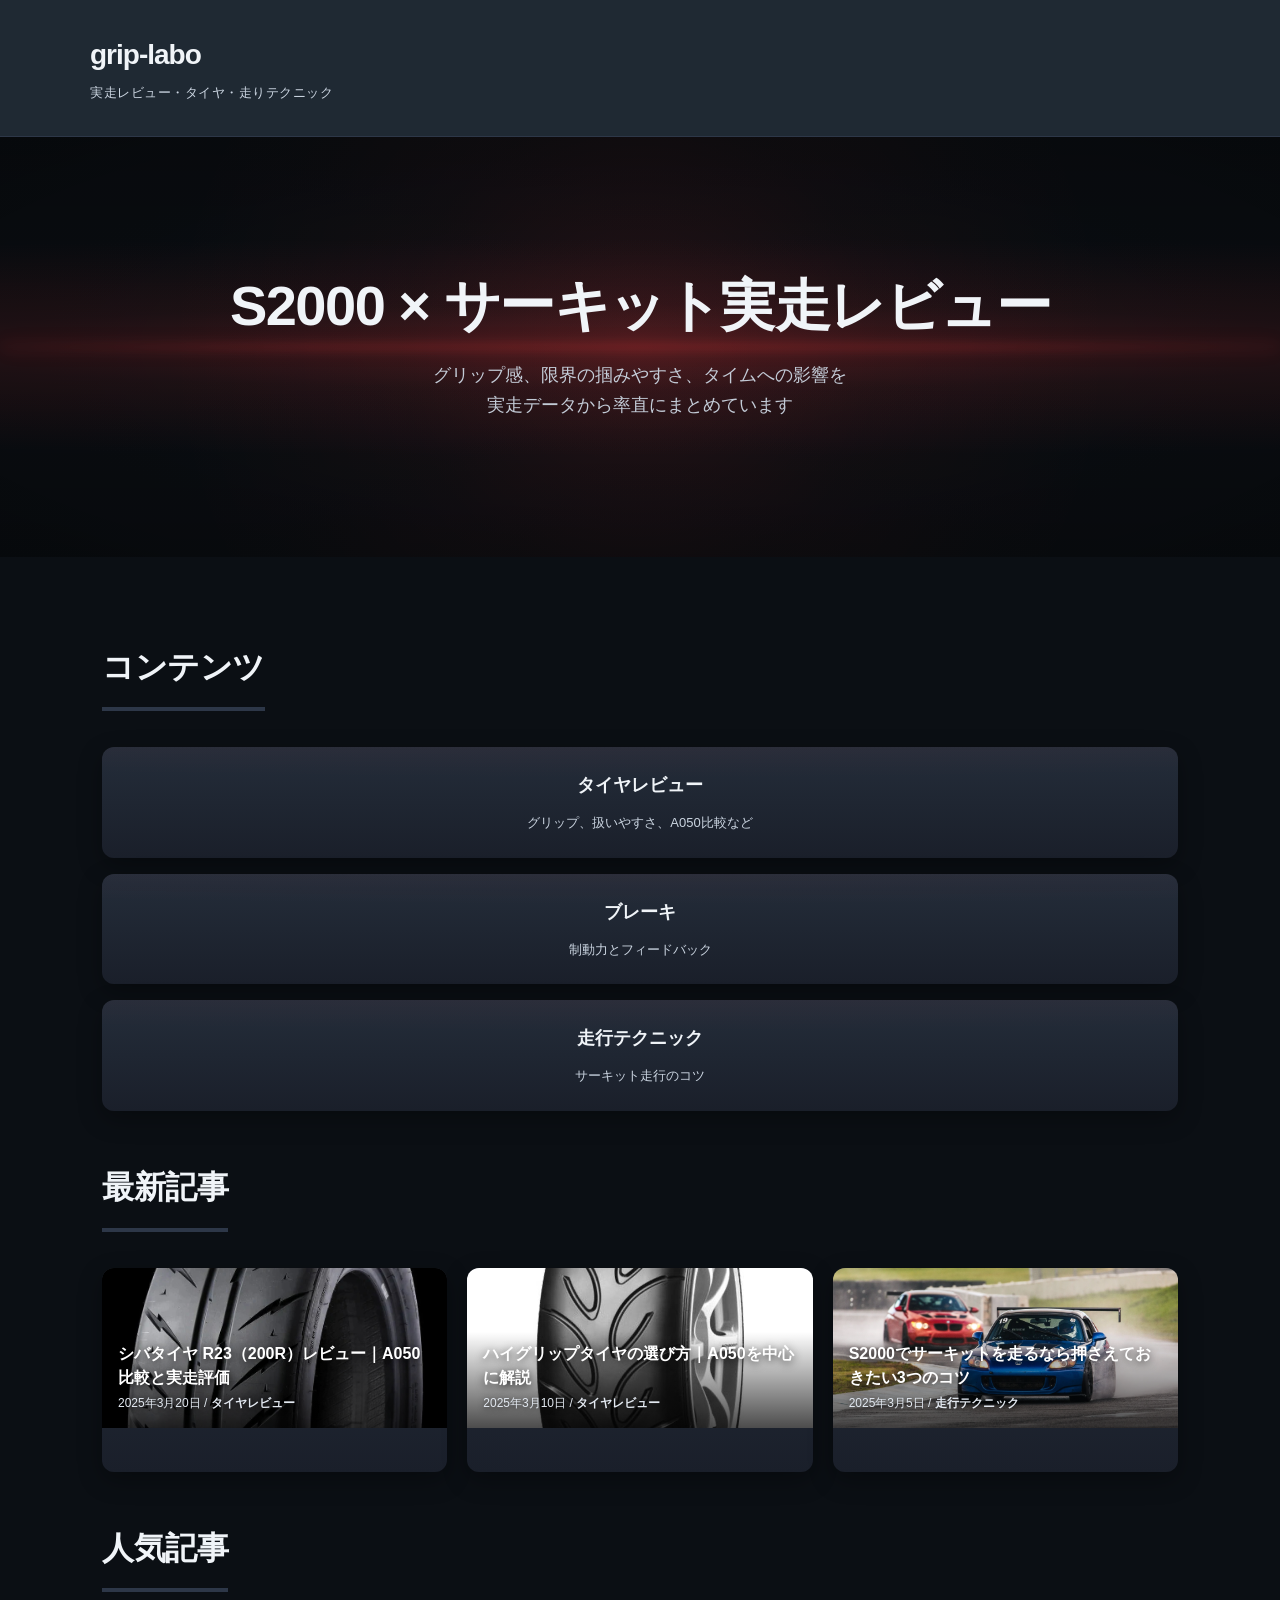
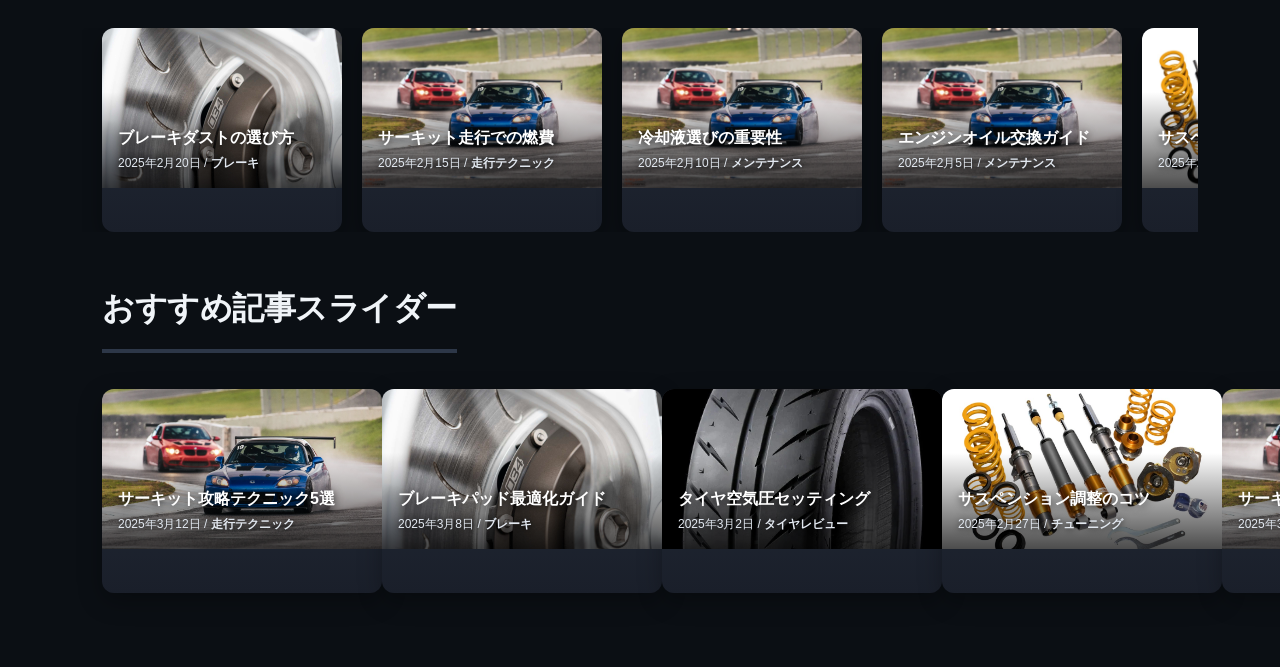
==== commit 9337d459: "update site" ====
--- a/index.html
+++ b/index.html
@@ -51,30 +51,36 @@
     <ul class="article-list article-list-grid">
       <li class="article-item">
         <div class="article-thumbnail">
-          <img src="https://via.placeholder.com/600x400?text=Shibatire+R23+200R" alt="シバタイヤ R23（200R）レビュー">
+          <img class="article-image" src="images/tire1.jpg" alt="シバタイヤ R23（200R）レビュー">
+          <div class="article-content">
+            <a href="shibatire-r23-200r.html" class="article-link">
+              シバタイヤ R23（200R）レビュー｜A050比較と実走評価
+            </a>
+            <div class="article-meta">2025年3月20日 / <span class="article-category">タイヤレビュー</span></div>
+          </div>
         </div>
-        <a href="shibatire-r23-200r.html" class="article-link">
-          シバタイヤ R23（200R）レビュー｜A050比較と実走評価
-        </a>
-        <div class="article-meta">2025年3月20日 / <span class="article-category">タイヤレビュー</span></div>
       </li>
       <li class="article-item">
         <div class="article-thumbnail">
-          <img src="https://via.placeholder.com/600x400?text=A050+vs+R23" alt="A050との徹底比較">
+          <img class="article-image" src="images/tire_a050.jpg" alt="A050との徹底比較">
+          <div class="article-content">
+            <a href="#" class="article-link">
+              ハイグリップタイヤの選び方｜A050を中心に解説
+            </a>
+            <div class="article-meta">2025年3月10日 / <span class="article-category">タイヤレビュー</span></div>
+          </div>
         </div>
-        <a href="#" class="article-link">
-          ハイグリップタイヤの選び方｜A050を中心に解説
-        </a>
-        <div class="article-meta">2025年3月10日 / <span class="article-category">タイヤレビュー</span></div>
       </li>
       <li class="article-item">
         <div class="article-thumbnail">
-          <img src="https://via.placeholder.com/600x400?text=S2000+Tips" alt="S2000でのサーキット走行">
+          <img class="article-image" src="images/s2000.png" alt="S2000でのサーキット走行">
+          <div class="article-content">
+            <a href="#" class="article-link">
+              S2000でサーキットを走るなら押さえておきたい3つのコツ
+            </a>
+            <div class="article-meta">2025年3月5日 / <span class="article-category">走行テクニック</span></div>
+          </div>
         </div>
-        <a href="#" class="article-link">
-          S2000でサーキットを走るなら押さえておきたい3つのコツ
-        </a>
-        <div class="article-meta">2025年3月5日 / <span class="article-category">走行テクニック</span></div>
       </li>
     </ul>
   </section>
@@ -86,48 +92,58 @@
       <ul class="article-list article-list-carousel">
         <li class="article-item article-item-carousel">
           <div class="article-thumbnail">
-            <img src="https://via.placeholder.com/600x400?text=Popular+1" alt="人気記事1">
-          </div>
-          <a href="#" class="article-link">
-            ブレーキダストの選び方
-          </a>
-          <div class="article-meta">2025年2月20日 / <span class="article-category">ブレーキ</span></div>
-        </li>
-        <li class="article-item article-item-carousel">
-          <div class="article-thumbnail">
-            <img src="https://via.placeholder.com/600x400?text=Popular+2" alt="人気記事2">
-          </div>
-          <a href="#" class="article-link">
-            サーキット走行での燃費
-          </a>
-          <div class="article-meta">2025年2月15日 / <span class="article-category">走行テクニック</span></div>
-        </li>
-        <li class="article-item article-item-carousel">
-          <div class="article-thumbnail">
-            <img src="https://via.placeholder.com/600x400?text=Popular+3" alt="人気記事3">
-          </div>
-          <a href="#" class="article-link">
-            冷却液選びの重要性
-          </a>
-          <div class="article-meta">2025年2月10日 / <span class="article-category">メンテナンス</span></div>
-        </li>
-        <li class="article-item article-item-carousel">
-          <div class="article-thumbnail">
-            <img src="https://via.placeholder.com/600x400?text=Popular+4" alt="人気記事4">
-          </div>
-          <a href="#" class="article-link">
-            エンジンオイル交換ガイド
-          </a>
-          <div class="article-meta">2025年2月5日 / <span class="article-category">メンテナンス</span></div>
-        </li>
-        <li class="article-item article-item-carousel">
-          <div class="article-thumbnail">
-            <img src="https://via.placeholder.com/600x400?text=Popular+5" alt="人気記事5">
-          </div>
-          <a href="#" class="article-link">
-            サスペンション調整の基本
-          </a>
-          <div class="article-meta">2025年2月1日 / <span class="article-category">チューニング</span></div>
+            <img class="article-image" src="images/brake.jpg" alt="人気記事1">
+            <div class="article-content">
+              <a href="#" class="article-link">
+                ブレーキダストの選び方
+              </a>
+              <div class="article-meta">2025年2月20日 / <span class="article-category">ブレーキ</span></div>
+            </div>
+          </div>
+        </li>
+        <li class="article-item article-item-carousel">
+          <div class="article-thumbnail">
+            <img class="article-image" src="images/s2000.png" alt="人気記事2">
+            <div class="article-content">
+              <a href="#" class="article-link">
+                サーキット走行での燃費
+              </a>
+              <div class="article-meta">2025年2月15日 / <span class="article-category">走行テクニック</span></div>
+            </div>
+          </div>
+        </li>
+        <li class="article-item article-item-carousel">
+          <div class="article-thumbnail">
+            <img class="article-image" src="images/s2000.png" alt="人気記事3">
+            <div class="article-content">
+              <a href="#" class="article-link">
+                冷却液選びの重要性
+              </a>
+              <div class="article-meta">2025年2月10日 / <span class="article-category">メンテナンス</span></div>
+            </div>
+          </div>
+        </li>
+        <li class="article-item article-item-carousel">
+          <div class="article-thumbnail">
+            <img class="article-image" src="images/s2000.png" alt="人気記事4">
+            <div class="article-content">
+              <a href="#" class="article-link">
+                エンジンオイル交換ガイド
+              </a>
+              <div class="article-meta">2025年2月5日 / <span class="article-category">メンテナンス</span></div>
+            </div>
+          </div>
+        </li>
+        <li class="article-item article-item-carousel">
+          <div class="article-thumbnail">
+            <img class="article-image" src="images/suspension.jpg" alt="人気記事5">
+            <div class="article-content">
+              <a href="#" class="article-link">
+                サスペンション調整の基本
+              </a>
+              <div class="article-meta">2025年2月1日 / <span class="article-category">チューニング</span></div>
+            </div>
+          </div>
         </li>
       </ul>
     </div>
@@ -139,46 +155,78 @@
     <div class="slider">
       <div class="slider-track">
         <article class="article-item article-item-carousel">
-          <div class="article-thumbnail"><img src="https://via.placeholder.com/600x400?text=Slider+1" alt="おすすめ記事1"></div>
-          <a href="#" class="article-link">サーキット攻略テクニック5選</a>
-          <div class="article-meta">2025年3月12日 / <span class="article-category">走行テクニック</span></div>
-        </article>
-        <article class="article-item article-item-carousel">
-          <div class="article-thumbnail"><img src="https://via.placeholder.com/600x400?text=Slider+2" alt="おすすめ記事2"></div>
-          <a href="#" class="article-link">ブレーキパッド最適化ガイド</a>
-          <div class="article-meta">2025年3月8日 / <span class="article-category">ブレーキ</span></div>
-        </article>
-        <article class="article-item article-item-carousel">
-          <div class="article-thumbnail"><img src="https://via.placeholder.com/600x400?text=Slider+3" alt="おすすめ記事3"></div>
-          <a href="#" class="article-link">タイヤ空気圧セッティング</a>
-          <div class="article-meta">2025年3月2日 / <span class="article-category">タイヤレビュー</span></div>
-        </article>
-        <article class="article-item article-item-carousel">
-          <div class="article-thumbnail"><img src="https://via.placeholder.com/600x400?text=Slider+4" alt="おすすめ記事4"></div>
-          <a href="#" class="article-link">サスペンション調整のコツ</a>
-          <div class="article-meta">2025年2月27日 / <span class="article-category">チューニング</span></div>
+          <div class="article-thumbnail">
+            <img class="article-image" src="images/s2000.png" alt="おすすめ記事1">
+            <div class="article-content">
+              <a href="#" class="article-link">サーキット攻略テクニック5選</a>
+              <div class="article-meta">2025年3月12日 / <span class="article-category">走行テクニック</span></div>
+            </div>
+          </div>
+        </article>
+        <article class="article-item article-item-carousel">
+          <div class="article-thumbnail">
+            <img class="article-image" src="images/brake.jpg" alt="おすすめ記事2">
+            <div class="article-content">
+              <a href="#" class="article-link">ブレーキパッド最適化ガイド</a>
+              <div class="article-meta">2025年3月8日 / <span class="article-category">ブレーキ</span></div>
+            </div>
+          </div>
+        </article>
+        <article class="article-item article-item-carousel">
+          <div class="article-thumbnail">
+            <img class="article-image" src="images/tire1.jpg" alt="おすすめ記事3">
+            <div class="article-content">
+              <a href="#" class="article-link">タイヤ空気圧セッティング</a>
+              <div class="article-meta">2025年3月2日 / <span class="article-category">タイヤレビュー</span></div>
+            </div>
+          </div>
+        </article>
+        <article class="article-item article-item-carousel">
+          <div class="article-thumbnail">
+            <img class="article-image" src="images/suspension.jpg" alt="おすすめ記事4">
+            <div class="article-content">
+              <a href="#" class="article-link">サスペンション調整のコツ</a>
+              <div class="article-meta">2025年2月27日 / <span class="article-category">チューニング</span></div>
+            </div>
+          </div>
         </article>
 
         <!-- コピー（ループ用） -->
         <article class="article-item article-item-carousel">
-          <div class="article-thumbnail"><img src="https://via.placeholder.com/600x400?text=Slider+1" alt="おすすめ記事1"></div>
-          <a href="#" class="article-link">サーキット攻略テクニック5選</a>
-          <div class="article-meta">2025年3月12日 / <span class="article-category">走行テクニック</span></div>
-        </article>
-        <article class="article-item article-item-carousel">
-          <div class="article-thumbnail"><img src="https://via.placeholder.com/600x400?text=Slider+2" alt="おすすめ記事2"></div>
-          <a href="#" class="article-link">ブレーキパッド最適化ガイド</a>
-          <div class="article-meta">2025年3月8日 / <span class="article-category">ブレーキ</span></div>
-        </article>
-        <article class="article-item article-item-carousel">
-          <div class="article-thumbnail"><img src="https://via.placeholder.com/600x400?text=Slider+3" alt="おすすめ記事3"></div>
-          <a href="#" class="article-link">タイヤ空気圧セッティング</a>
-          <div class="article-meta">2025年3月2日 / <span class="article-category">タイヤレビュー</span></div>
-        </article>
-        <article class="article-item article-item-carousel">
-          <div class="article-thumbnail"><img src="https://via.placeholder.com/600x400?text=Slider+4" alt="おすすめ記事4"></div>
-          <a href="#" class="article-link">サスペンション調整のコツ</a>
-          <div class="article-meta">2025年2月27日 / <span class="article-category">チューニング</span></div>
+          <div class="article-thumbnail">
+            <img class="article-image" src="images/s2000.png" alt="おすすめ記事1">
+            <div class="article-content">
+              <a href="#" class="article-link">サーキット攻略テクニック5選</a>
+              <div class="article-meta">2025年3月12日 / <span class="article-category">走行テクニック</span></div>
+            </div>
+          </div>
+        </article>
+        <article class="article-item article-item-carousel">
+          <div class="article-thumbnail">
+            <img class="article-image" src="images/brake.jpg" alt="おすすめ記事2">
+            <div class="article-content">
+              <a href="#" class="article-link">ブレーキパッド最適化ガイド</a>
+              <div class="article-meta">2025年3月8日 / <span class="article-category">ブレーキ</span></div>
+            </div>
+          </div>
+        </article>
+        <article class="article-item article-item-carousel">
+          <div class="article-thumbnail">
+            <img class="article-image" src="images/tire1.jpg" alt="おすすめ記事3">
+            <div class="article-content">
+              <a href="#" class="article-link">タイヤ空気圧セッティング</a>
+              <div class="article-meta">2025年3月2日 / <span class="article-category">タイヤレビュー</span></div>
+            </div>
+          </div>
+        </article>
+        <article class="article-item article-item-carousel">
+          <div class="article-thumbnail">
+            <img class="article-image" src="images/suspension.jpg" alt="おすすめ記事4">
+            <div class="article-content">
+              <a href="#" class="article-link">サスペンション調整のコツ</a>
+              <div class="article-meta">2025年2月27日 / <span class="article-category">チューニング</span></div>
+            </div>
+          </div>
         </article>
       </div>
     </div>
--- a/styles.css
+++ b/styles.css
@@ -287,6 +287,7 @@
 }
 
 .article-thumbnail {
+  position: relative;
   margin: -24px -24px 16px -24px;
   overflow: hidden;
   background-color: #1f2933;
@@ -297,15 +298,50 @@
   border-radius: 8px 8px 0 0;
 }
 
-.article-thumbnail img {
+.article-thumbnail::after {
+  content: "";
+  position: absolute;
+  bottom: 0;
+  left: 0;
   width: 100%;
-  height: 100%;
+  height: 60%;
+  background: linear-gradient(
+    to top,
+    rgba(0, 0, 0, 0.7),
+    transparent
+  );
+  pointer-events: none;
+}
+
+.article-image {
+  width: 100%;
+  height: 160px;
   object-fit: cover;
   display: block;
-  transition: transform 0.3s ease;
-}
-
-.article-item:hover .article-thumbnail img {
+}
+
+.article-thumbnail .article-content {
+  position: absolute;
+  right: 16px;
+  bottom: 16px;
+  left: 16px;
+  z-index: 2;
+}
+
+.article-thumbnail .article-link {
+  font-size: 16px;
+  margin-bottom: 4px;
+  color: #ffffff;
+  text-shadow: 0 2px 8px rgba(0, 0, 0, 0.8);
+}
+
+.article-thumbnail .article-meta,
+.article-thumbnail .article-category {
+  color: #e2e8f0;
+  text-shadow: 0 1px 6px rgba(0, 0, 0, 0.8);
+}
+
+.article-item:hover .article-image {
   transform: scale(1.03);
 }
 
@@ -756,10 +792,9 @@
   animation: scroll 20s linear infinite;
 }
 
-.card {
+.slider-track > .article-item-carousel {
   width: 280px;
-  flex-shrink: 0;
-  margin-right: 16px;
+  flex: 0 0 280px;
 }
 
 /* 無限スクロール */
@@ -768,7 +803,7 @@
     transform: translateX(0);
   }
   100% {
-    transform: translateX(-1120px);
+    transform: translateX(-1200px);
   }
 }
 
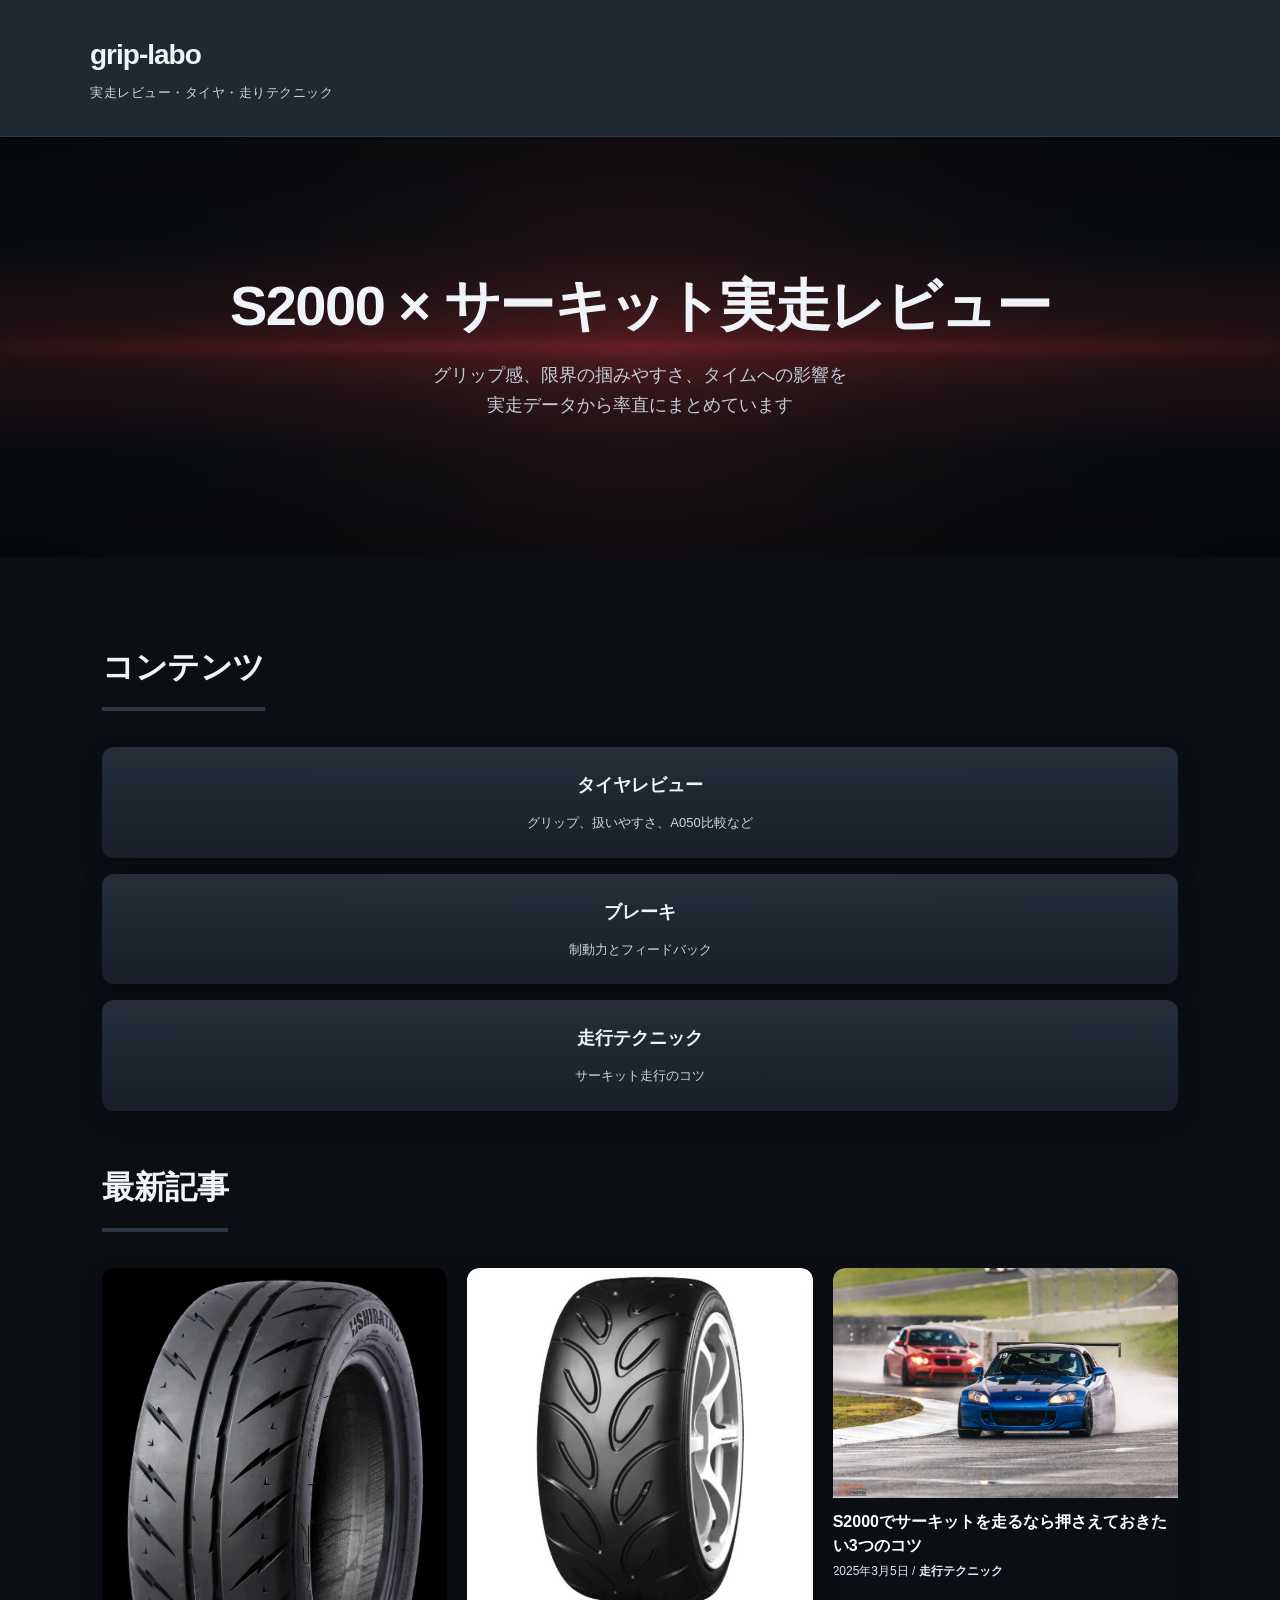
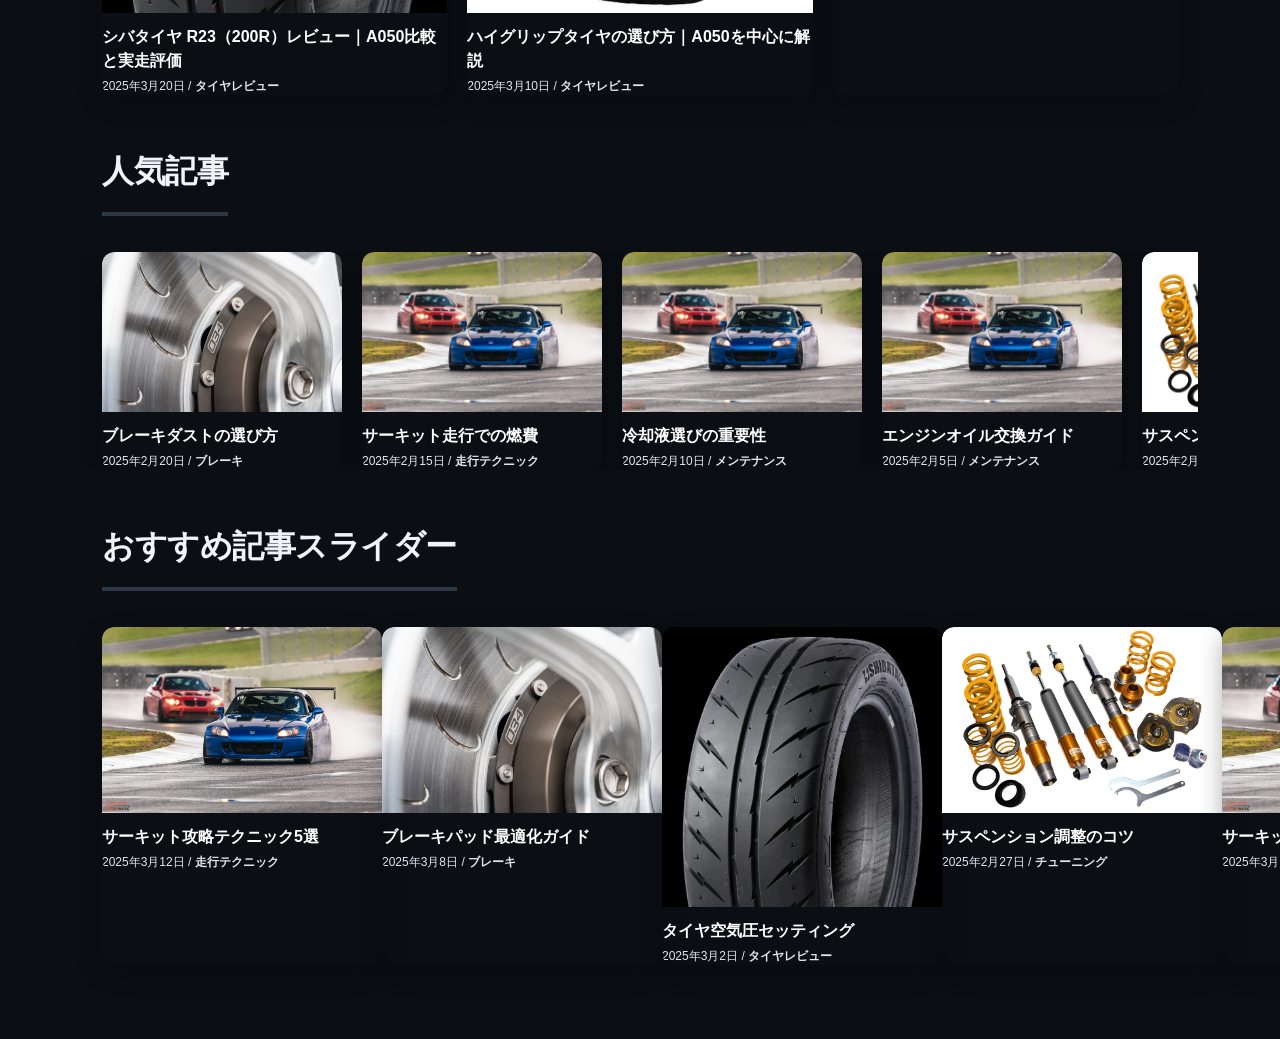
==== commit 5e301cd7: "update site" ====
--- a/index.html
+++ b/index.html
@@ -49,7 +49,7 @@
   <section class="section latest-section">
     <h2 class="section-title">最新記事</h2>
     <ul class="article-list article-list-grid">
-      <li class="article-item">
+      <li class="article-item article-card">
         <div class="article-thumbnail">
           <img class="article-image" src="images/tire1.jpg" alt="シバタイヤ R23（200R）レビュー">
           <div class="article-content">
@@ -60,7 +60,7 @@
           </div>
         </div>
       </li>
-      <li class="article-item">
+      <li class="article-item article-card">
         <div class="article-thumbnail">
           <img class="article-image" src="images/tire_a050.jpg" alt="A050との徹底比較">
           <div class="article-content">
@@ -71,7 +71,7 @@
           </div>
         </div>
       </li>
-      <li class="article-item">
+      <li class="article-item article-card">
         <div class="article-thumbnail">
           <img class="article-image" src="images/s2000.png" alt="S2000でのサーキット走行">
           <div class="article-content">
@@ -90,7 +90,7 @@
     <h2 class="section-title">人気記事</h2>
     <div class="carousel-container">
       <ul class="article-list article-list-carousel">
-        <li class="article-item article-item-carousel">
+        <li class="article-item article-card article-item-carousel">
           <div class="article-thumbnail">
             <img class="article-image" src="images/brake.jpg" alt="人気記事1">
             <div class="article-content">
@@ -101,7 +101,7 @@
             </div>
           </div>
         </li>
-        <li class="article-item article-item-carousel">
+        <li class="article-item article-card article-item-carousel">
           <div class="article-thumbnail">
             <img class="article-image" src="images/s2000.png" alt="人気記事2">
             <div class="article-content">
@@ -112,7 +112,7 @@
             </div>
           </div>
         </li>
-        <li class="article-item article-item-carousel">
+        <li class="article-item article-card article-item-carousel">
           <div class="article-thumbnail">
             <img class="article-image" src="images/s2000.png" alt="人気記事3">
             <div class="article-content">
@@ -123,7 +123,7 @@
             </div>
           </div>
         </li>
-        <li class="article-item article-item-carousel">
+        <li class="article-item article-card article-item-carousel">
           <div class="article-thumbnail">
             <img class="article-image" src="images/s2000.png" alt="人気記事4">
             <div class="article-content">
@@ -134,7 +134,7 @@
             </div>
           </div>
         </li>
-        <li class="article-item article-item-carousel">
+        <li class="article-item article-card article-item-carousel">
           <div class="article-thumbnail">
             <img class="article-image" src="images/suspension.jpg" alt="人気記事5">
             <div class="article-content">
@@ -154,7 +154,7 @@
     <h2 class="section-title">おすすめ記事スライダー</h2>
     <div class="slider">
       <div class="slider-track">
-        <article class="article-item article-item-carousel">
+        <article class="article-item article-card article-item-carousel">
           <div class="article-thumbnail">
             <img class="article-image" src="images/s2000.png" alt="おすすめ記事1">
             <div class="article-content">
@@ -163,7 +163,7 @@
             </div>
           </div>
         </article>
-        <article class="article-item article-item-carousel">
+        <article class="article-item article-card article-item-carousel">
           <div class="article-thumbnail">
             <img class="article-image" src="images/brake.jpg" alt="おすすめ記事2">
             <div class="article-content">
@@ -172,7 +172,7 @@
             </div>
           </div>
         </article>
-        <article class="article-item article-item-carousel">
+        <article class="article-item article-card article-item-carousel">
           <div class="article-thumbnail">
             <img class="article-image" src="images/tire1.jpg" alt="おすすめ記事3">
             <div class="article-content">
@@ -181,7 +181,7 @@
             </div>
           </div>
         </article>
-        <article class="article-item article-item-carousel">
+        <article class="article-item article-card article-item-carousel">
           <div class="article-thumbnail">
             <img class="article-image" src="images/suspension.jpg" alt="おすすめ記事4">
             <div class="article-content">
@@ -192,7 +192,7 @@
         </article>
 
         <!-- コピー（ループ用） -->
-        <article class="article-item article-item-carousel">
+        <article class="article-item article-card article-item-carousel">
           <div class="article-thumbnail">
             <img class="article-image" src="images/s2000.png" alt="おすすめ記事1">
             <div class="article-content">
@@ -201,7 +201,7 @@
             </div>
           </div>
         </article>
-        <article class="article-item article-item-carousel">
+        <article class="article-item article-card article-item-carousel">
           <div class="article-thumbnail">
             <img class="article-image" src="images/brake.jpg" alt="おすすめ記事2">
             <div class="article-content">
@@ -210,7 +210,7 @@
             </div>
           </div>
         </article>
-        <article class="article-item article-item-carousel">
+        <article class="article-item article-card article-item-carousel">
           <div class="article-thumbnail">
             <img class="article-image" src="images/tire1.jpg" alt="おすすめ記事3">
             <div class="article-content">
@@ -219,7 +219,7 @@
             </div>
           </div>
         </article>
-        <article class="article-item article-item-carousel">
+        <article class="article-item article-card article-item-carousel">
           <div class="article-thumbnail">
             <img class="article-image" src="images/suspension.jpg" alt="おすすめ記事4">
             <div class="article-content">
--- a/styles.css
+++ b/styles.css
@@ -256,93 +256,139 @@
   min-width: 240px;
 }
 
-.article-item {
-  background: 
-    radial-gradient(ellipse 200% 80% at 50% -20%, rgba(255, 59, 59, 0.06) 0%, transparent 60%),
-    linear-gradient(180deg, #242d3a 0%, #1a1f2a 100%);
-  padding: 24px;
-  border-radius: 12px;
-  transition: transform 0.2s cubic-bezier(0.34, 1.56, 0.64, 1), box-shadow 0.2s ease;
+.article-card {
+  background: none !important;
+  position: relative;
+  display: block;
+  height: auto;
   overflow: hidden;
-  box-shadow: 0 8px 24px rgba(0, 0, 0, 0.3);
-  display: flex;
-  flex-direction: column;
-  gap: 12px;
-}
-
-.article-link {
-  margin-top: 0;
-  margin-bottom: 6px;
-}
-
-.article-meta {
-  margin-top: auto;
-}
-
-.article-item:hover {
-  transform: translateY(-8px);
-  box-shadow: 
-    0 4px 12px rgba(0, 0, 0, 0.2),
-    0 20px 50px rgba(0, 0, 0, 0.6);
-}
-
-.article-thumbnail {
-  position: relative;
-  margin: -24px -24px 16px -24px;
-  overflow: hidden;
-  background-color: #1f2933;
-  height: 160px;
-  display: flex;
-  align-items: center;
-  justify-content: center;
-  border-radius: 8px 8px 0 0;
-}
-
-.article-thumbnail::after {
+  transition: box-shadow 0.3s ease;
+}
+
+.article-card::before,
+.article-card::after {
+  display: none;
+}
+
+.article-card::after {
   content: "";
   position: absolute;
-  bottom: 0;
   left: 0;
   width: 100%;
-  height: 60%;
+  height: 40%;
+  top: auto;
+  bottom: 0;
   background: linear-gradient(
     to top,
     rgba(0, 0, 0, 0.7),
     transparent
   );
   pointer-events: none;
+  z-index: 1;
+}
+
+.article-item {
+  background: 
+    radial-gradient(ellipse 200% 80% at 50% -20%, rgba(255, 59, 59, 0.06) 0%, transparent 60%),
+    linear-gradient(180deg, #242d3a 0%, #1a1f2a 100%);
+  position: relative;
+  padding: 24px;
+  min-height: 240px;
+  border-radius: 12px;
+  transition: transform 0.2s cubic-bezier(0.34, 1.56, 0.64, 1), box-shadow 0.3s ease;
+  overflow: hidden;
+  box-shadow: 0 8px 24px rgba(0, 0, 0, 0.3);
+  display: flex;
+  flex-direction: column;
+  gap: 12px;
+}
+
+.article-item.article-card {
+  background: none;
+  padding: 0;
+  min-height: 0;
+  gap: 0;
+}
+
+.article-link {
+  margin-top: 0;
+  margin-bottom: 6px;
+}
+
+.article-meta {
+  margin-top: auto;
+}
+
+.article-card:hover {
+  box-shadow: 0 8px 24px rgba(0, 0, 0, 0.4);
+}
+
+.article-item:hover {
+  transform: translateY(-8px);
+  box-shadow: 0 8px 24px rgba(0, 0, 0, 0.4);
+}
+
+.article-thumbnail {
+  position: relative;
+  inset: auto;
+  margin: 0;
+  overflow: hidden;
+  background: none;
+  height: auto;
+  display: block;
+  border-radius: inherit;
 }
 
 .article-image {
+  position: static !important;
+  inset: auto;
   width: 100%;
-  height: 160px;
+  height: auto;
   object-fit: cover;
   display: block;
+  transition: transform 0.6s ease;
 }
 
 .article-thumbnail .article-content {
-  position: absolute;
-  right: 16px;
-  bottom: 16px;
-  left: 16px;
+  position: static;
+  display: block;
+  right: auto;
+  bottom: auto;
+  left: auto;
+  top: auto;
+  height: auto;
+  max-height: none;
+  margin: 12px 0 0;
+  background: none !important;
+  backdrop-filter: none;
+  -webkit-backdrop-filter: none;
+  border-radius: 0;
+  padding: 0;
+  border: 0;
   z-index: 2;
+  transition: opacity 0.3s ease, transform 0.3s ease;
 }
 
 .article-thumbnail .article-link {
   font-size: 16px;
   margin-bottom: 4px;
   color: #ffffff;
-  text-shadow: 0 2px 8px rgba(0, 0, 0, 0.8);
+  text-shadow: none;
 }
 
 .article-thumbnail .article-meta,
 .article-thumbnail .article-category {
   color: #e2e8f0;
-  text-shadow: 0 1px 6px rgba(0, 0, 0, 0.8);
-}
-
-.article-item:hover .article-image {
-  transform: scale(1.03);
+  text-shadow: none;
+}
+
+.article-card:hover .article-image {
+  transform: scale(1.08);
+}
+
+.article-card:hover .article-content {
+  transform: none;
+  opacity: 1;
 }
 
 .article-link {
@@ -559,7 +605,7 @@
   }
 
   .article-thumbnail {
-    height: 130px;
+    height: auto;
   }
 
   .article-list-top {
@@ -585,7 +631,7 @@
   }
 
   .article-thumbnail {
-    margin: -24px -16px 20px -16px;
+    margin: 0;
   }
 
   .article-header {
@@ -716,7 +762,7 @@
   }
 
   .article-thumbnail {
-    margin: -24px -16px 20px -16px;
+    margin: 0;
   }
 
   .article-header {
